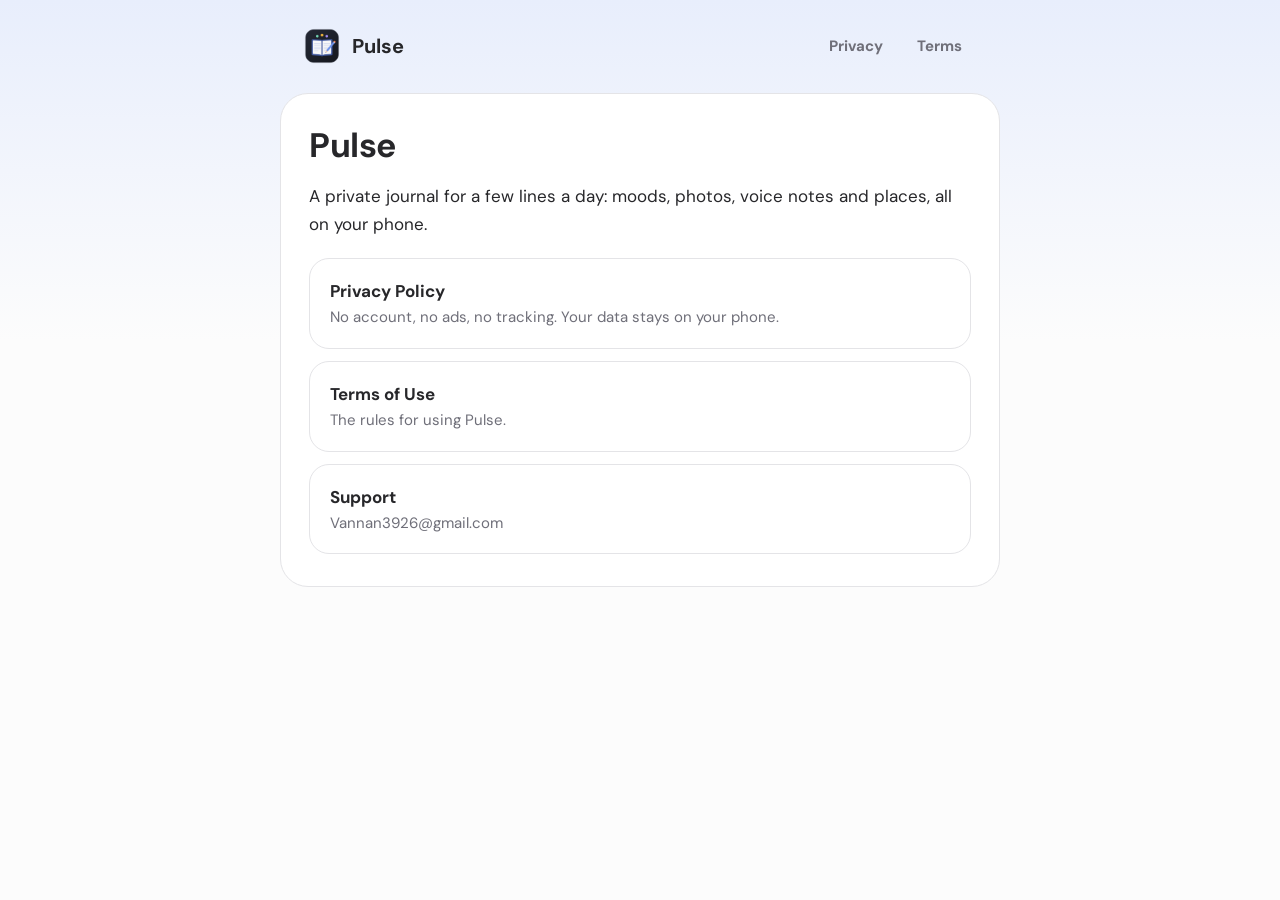
==== index.html @ f9178187 "Privacy policy, terms and support page for Pulse Co-Authored-By: Claude Opus 5.5 <noreply@anthropic." ====
<!doctype html><html lang="en"><head><meta charset="utf-8"><meta name="viewport" content="width=device-width,initial-scale=1">
<title>Pulse · Pulse</title><link rel="icon" href="icon.png"><style>
@font-face { font-family:'DM Sans'; font-weight:400; font-display:swap; src:url(fonts/DMSans-Regular.ttf); }
@font-face { font-family:'DM Sans'; font-weight:700; font-display:swap; src:url(fonts/DMSans-Bold.ttf); }
:root { --bg:#fcfcfc; --card:#ffffff; --border:#e4e4e7; --fg:#27272a; --muted:#6f6f79; --accent:#1b4ed8; --soft:#e8eefc; }
@media (prefers-color-scheme: dark) { :root { --bg:#0a0a0a; --card:#111111; --border:#222222; --fg:#f5f5f5; --muted:#8a8a8a; --accent:#6b93f6; --soft:#0f1a33; } }
* { box-sizing: border-box; }
html { background:var(--bg); }
body { margin:0; min-height:100vh; background:linear-gradient(180deg, var(--soft), var(--bg) 340px) no-repeat; color:var(--fg); font:17px/1.65 'DM Sans', system-ui, sans-serif; }
header { max-width:720px; margin:0 auto; padding:28px 24px 0; display:flex; align-items:center; gap:12px; }
header img { width:36px; height:36px; } header a { color:var(--fg); text-decoration:none; font-weight:700; font-size:20px; }
nav { margin-left:auto; display:flex; gap:6px; } nav a { font-size:15px; font-weight:700; padding:6px 14px; border-radius:999px; color:var(--muted); }
nav a.on { background:var(--card); color:var(--accent); border:1px solid var(--border); }
main { max-width:720px; margin:28px auto 64px; padding:32px 28px; background:var(--card); border:1px solid var(--border); border-radius:28px; }
h1 { font-size:34px; line-height:1.15; margin:0 0 4px; letter-spacing:-0.5px; } h2 { font-size:19px; margin:28px 0 6px; }
p, li { color:var(--fg); } em { color:var(--muted); font-style:normal; font-size:15px; }
a { color:var(--accent); } ul { padding-left:20px; }
.cards { display:grid; gap:12px; margin-top:20px; } .cards a { display:block; padding:18px 20px; border:1px solid var(--border); border-radius:20px; text-decoration:none; color:var(--fg); font-weight:700; }
.cards span { display:block; font-weight:400; color:var(--muted); font-size:15px; }
</style></head><body>
<header><img src="icon.png" alt=""><a href="">Pulse</a><nav><a class="" href="privacy/">Privacy</a><a class="" href="terms/">Terms</a></nav></header><main><h1>Pulse</h1><p>A private journal for a few lines a day: moods, photos, voice notes and places, all on your phone.</p>
<div class="cards"><a href="privacy/">Privacy Policy<span>No account, no ads, no tracking. Your data stays on your phone.</span></a>
<a href="terms/">Terms of Use<span>The rules for using Pulse.</span></a>
<a href="mailto:Vannan3926@gmail.com">Support<span>Vannan3926@gmail.com</span></a></div></main></body></html>
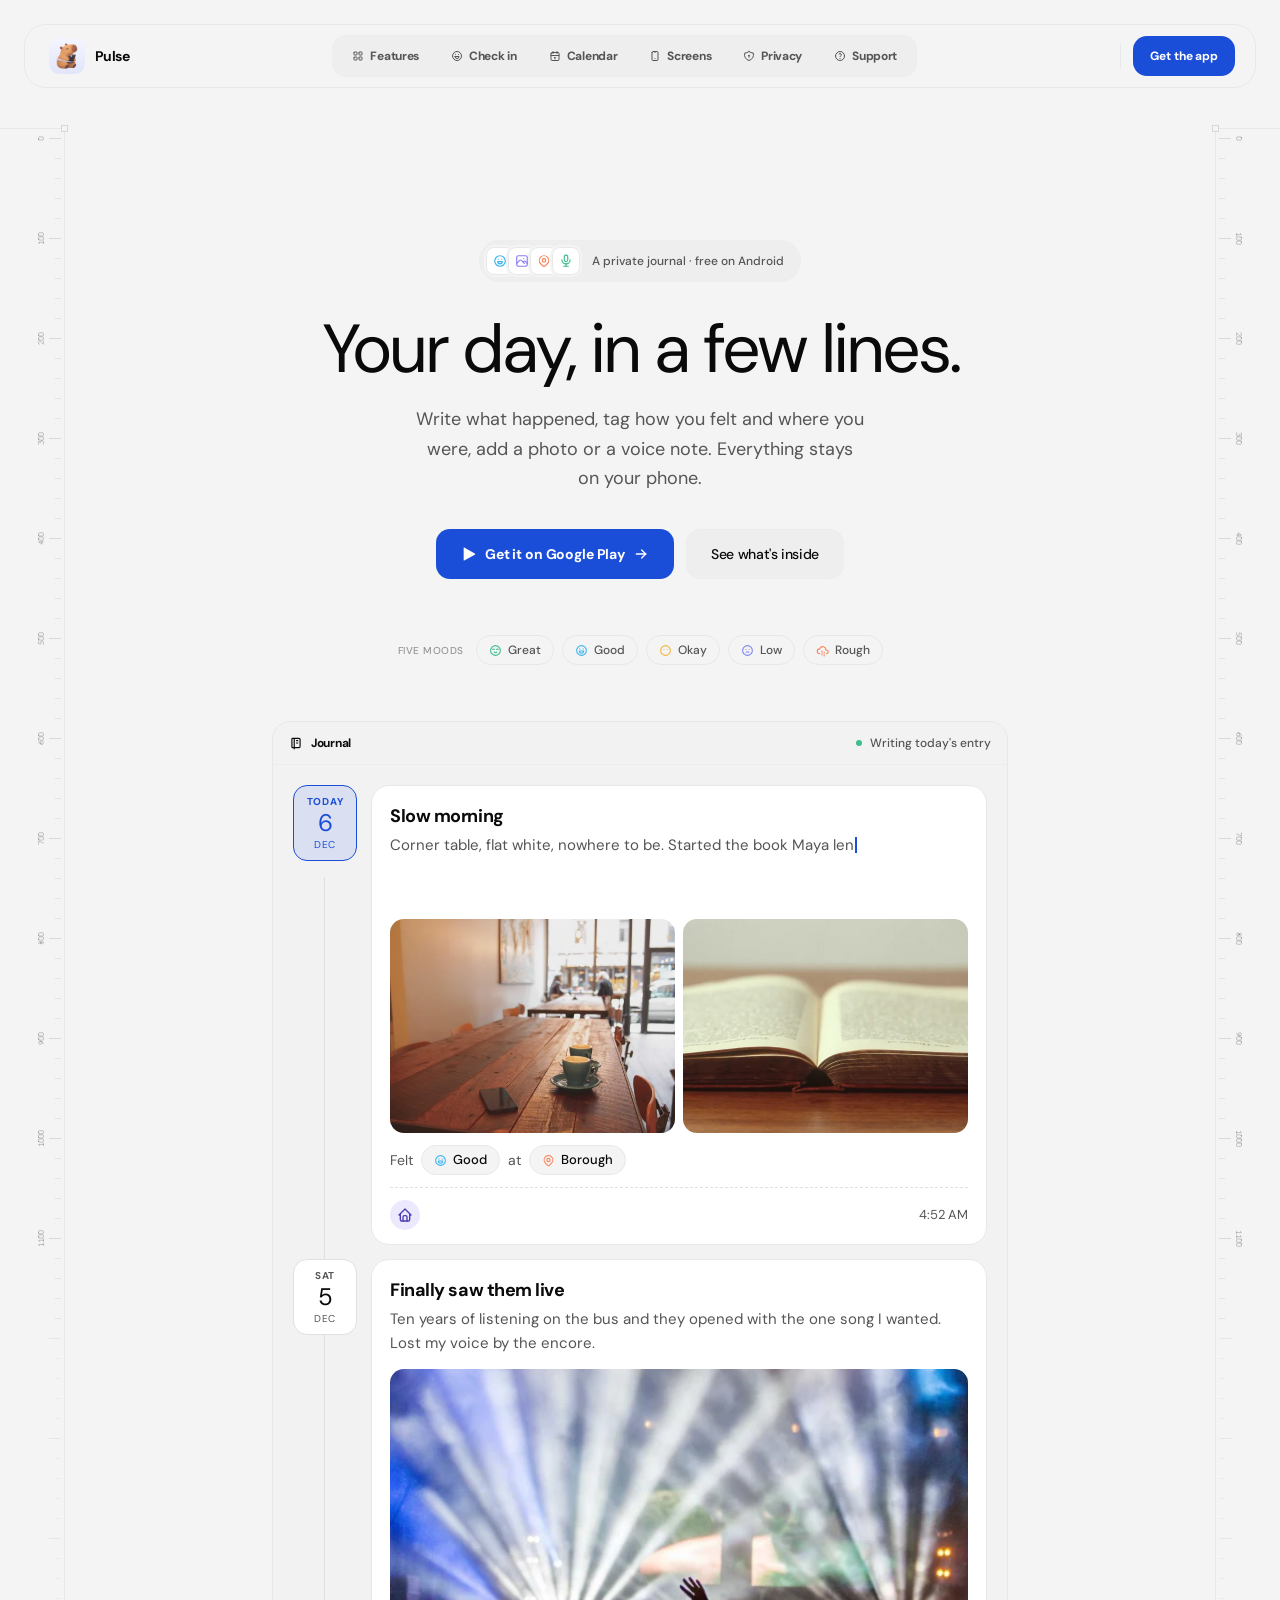
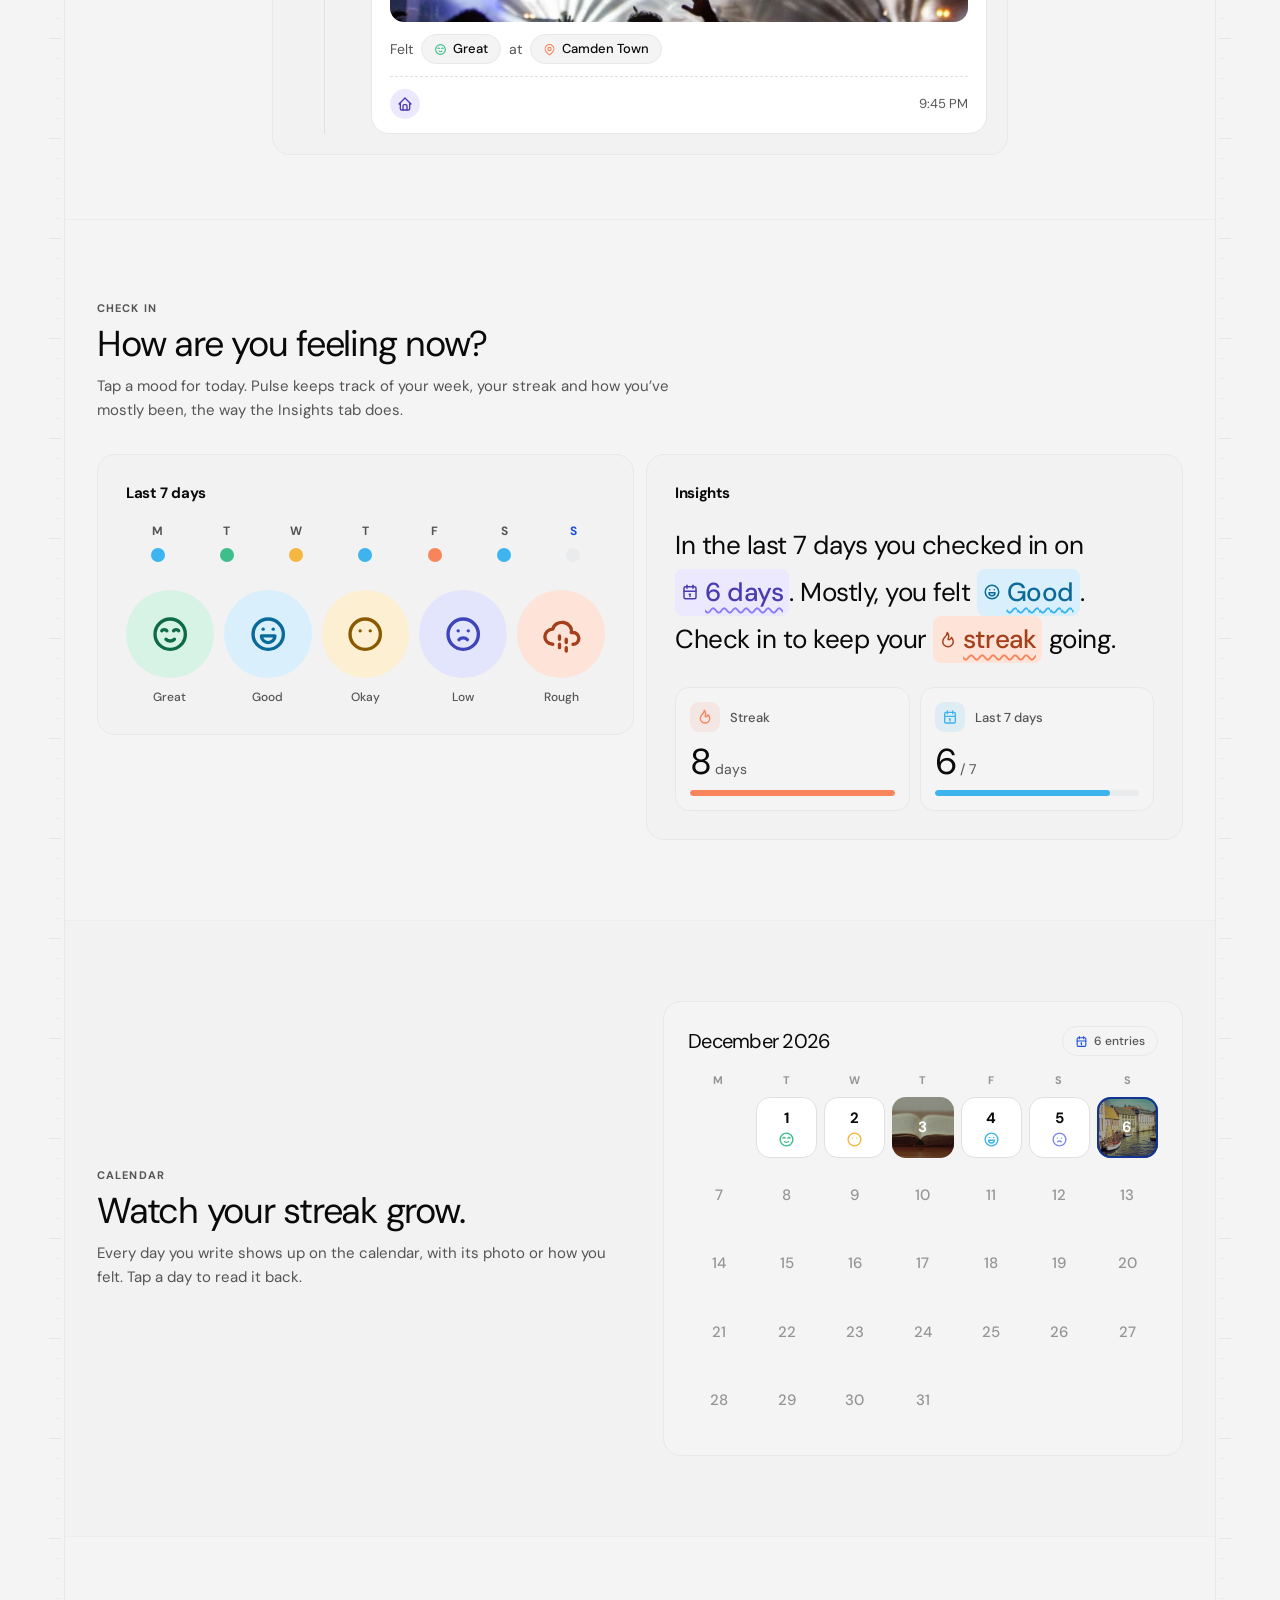
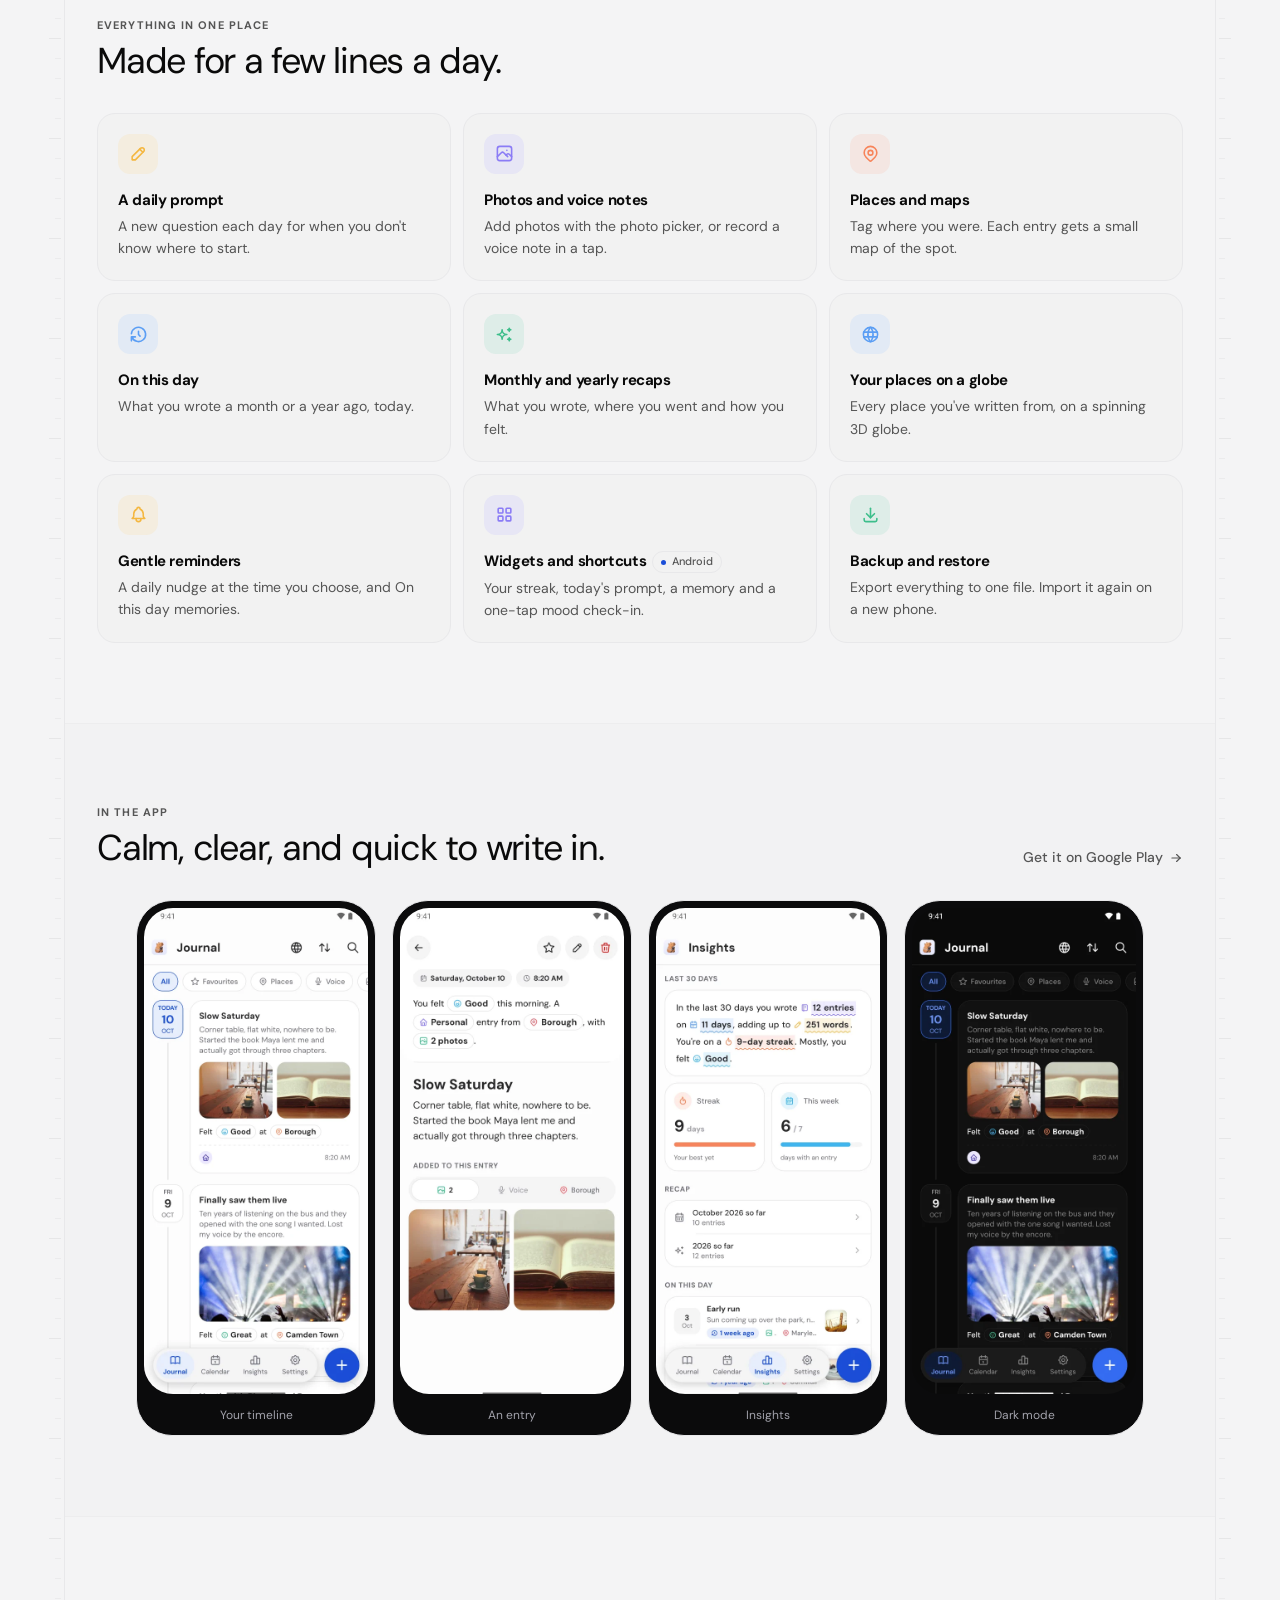
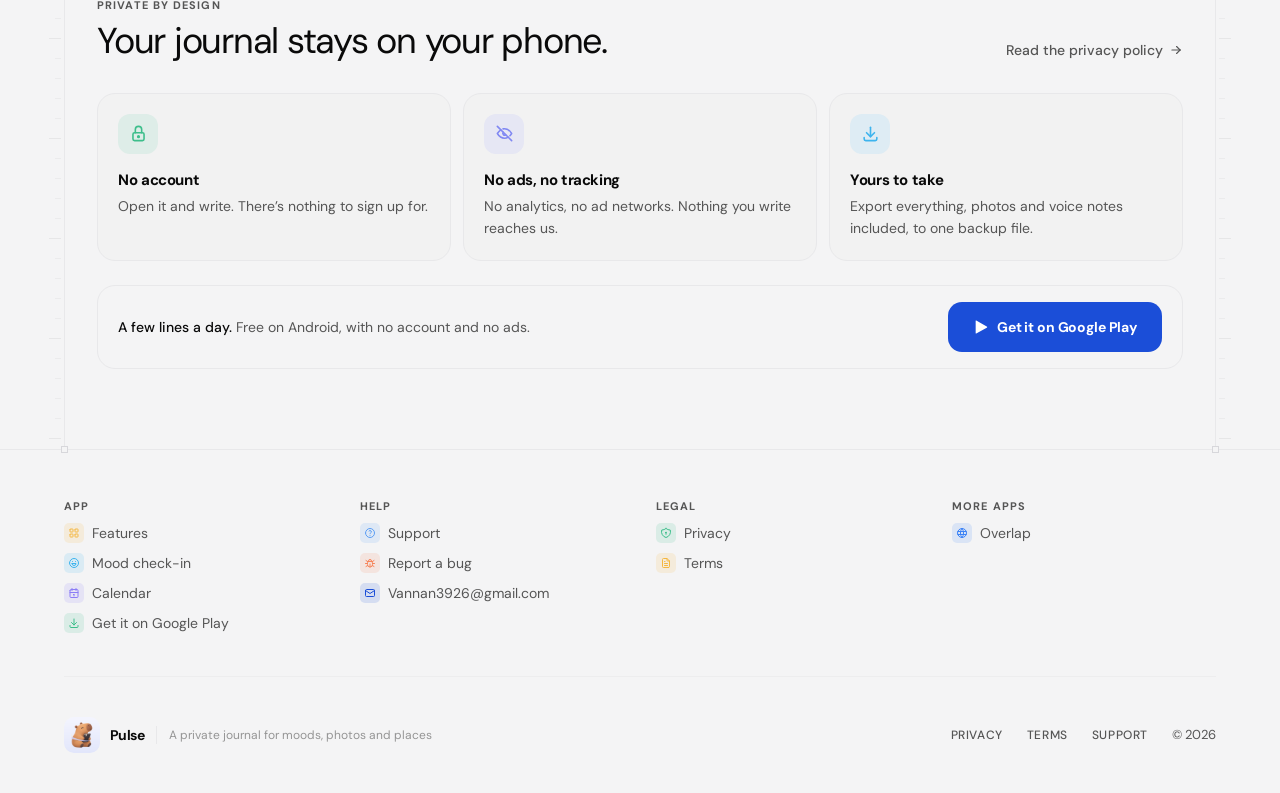
==== commit 2d2b75f7: "New website in the studio style: landing page, privacy, terms and support Co-Authored-By: Claude Opu" ====
--- a/index.html
+++ b/index.html
@@ -1,24 +1,148 @@
-<!doctype html><html lang="en"><head><meta charset="utf-8"><meta name="viewport" content="width=device-width,initial-scale=1">
-<title>Pulse · Pulse</title><link rel="icon" href="icon.png"><style>
-@font-face { font-family:'DM Sans'; font-weight:400; font-display:swap; src:url(fonts/DMSans-Regular.ttf); }
-@font-face { font-family:'DM Sans'; font-weight:700; font-display:swap; src:url(fonts/DMSans-Bold.ttf); }
-:root { --bg:#fcfcfc; --card:#ffffff; --border:#e4e4e7; --fg:#27272a; --muted:#6f6f79; --accent:#1b4ed8; --soft:#e8eefc; }
-@media (prefers-color-scheme: dark) { :root { --bg:#0a0a0a; --card:#111111; --border:#222222; --fg:#f5f5f5; --muted:#8a8a8a; --accent:#6b93f6; --soft:#0f1a33; } }
-* { box-sizing: border-box; }
-html { background:var(--bg); }
-body { margin:0; min-height:100vh; background:linear-gradient(180deg, var(--soft), var(--bg) 340px) no-repeat; color:var(--fg); font:17px/1.65 'DM Sans', system-ui, sans-serif; }
-header { max-width:720px; margin:0 auto; padding:28px 24px 0; display:flex; align-items:center; gap:12px; }
-header img { width:36px; height:36px; } header a { color:var(--fg); text-decoration:none; font-weight:700; font-size:20px; }
-nav { margin-left:auto; display:flex; gap:6px; } nav a { font-size:15px; font-weight:700; padding:6px 14px; border-radius:999px; color:var(--muted); }
-nav a.on { background:var(--card); color:var(--accent); border:1px solid var(--border); }
-main { max-width:720px; margin:28px auto 64px; padding:32px 28px; background:var(--card); border:1px solid var(--border); border-radius:28px; }
-h1 { font-size:34px; line-height:1.15; margin:0 0 4px; letter-spacing:-0.5px; } h2 { font-size:19px; margin:28px 0 6px; }
-p, li { color:var(--fg); } em { color:var(--muted); font-style:normal; font-size:15px; }
-a { color:var(--accent); } ul { padding-left:20px; }
-.cards { display:grid; gap:12px; margin-top:20px; } .cards a { display:block; padding:18px 20px; border:1px solid var(--border); border-radius:20px; text-decoration:none; color:var(--fg); font-weight:700; }
-.cards span { display:block; font-weight:400; color:var(--muted); font-size:15px; }
-</style></head><body>
-<header><img src="icon.png" alt=""><a href="">Pulse</a><nav><a class="" href="privacy/">Privacy</a><a class="" href="terms/">Terms</a></nav></header><main><h1>Pulse</h1><p>A private journal for a few lines a day: moods, photos, voice notes and places, all on your phone.</p>
-<div class="cards"><a href="privacy/">Privacy Policy<span>No account, no ads, no tracking. Your data stays on your phone.</span></a>
-<a href="terms/">Terms of Use<span>The rules for using Pulse.</span></a>
-<a href="mailto:Vannan3926@gmail.com">Support<span>Vannan3926@gmail.com</span></a></div></main></body></html>+<!doctype html>
+<html lang="en">
+<head>
+<meta charset="utf-8">
+<meta name="viewport" content="width=device-width,initial-scale=1">
+<title>Pulse: a private journal for moods, photos, voice notes and places</title>
+<meta name="description" content="A calm, private journal. Write a few lines a day, tag how you felt and where you were, add photos and voice notes. No account, no ads, everything stays on your phone.">
+<meta property="og:title" content="Pulse: your day, in a few lines">
+<meta property="og:description" content="A private journal for moods, photos, voice notes and places. No account, no ads.">
+<meta property="og:image" content="https://beingmani.github.io/Pulse-releases/og.png">
+<meta name="theme-color" content="#f4f4f5" media="(prefers-color-scheme: light)">
+<meta name="theme-color" content="#0a0a0a" media="(prefers-color-scheme: dark)">
+<link rel="icon" href="icon.png">
+<link rel="apple-touch-icon" href="icon.png">
+<link rel="stylesheet" href="studio.css">
+<link rel="stylesheet" href="site.css">
+</head>
+<body>
+<header class="nav">
+  <a class="brand" href="./"><img src="icon.png" alt="">Pulse</a>
+  <nav class="navlinks" aria-label="Main"><a href="#features"><svg class="i" viewBox="0 0 24 24" fill="none" stroke="currentColor" stroke-width="2" stroke-linecap="round" stroke-linejoin="round" aria-hidden="true"><path d="M4 5a1 1 0 0 1 1 -1h4a1 1 0 0 1 1 1v4a1 1 0 0 1 -1 1h-4a1 1 0 0 1 -1 -1l0 -4"/><path d="M14 5a1 1 0 0 1 1 -1h4a1 1 0 0 1 1 1v4a1 1 0 0 1 -1 1h-4a1 1 0 0 1 -1 -1l0 -4"/><path d="M4 15a1 1 0 0 1 1 -1h4a1 1 0 0 1 1 1v4a1 1 0 0 1 -1 1h-4a1 1 0 0 1 -1 -1l0 -4"/><path d="M14 15a1 1 0 0 1 1 -1h4a1 1 0 0 1 1 1v4a1 1 0 0 1 -1 1h-4a1 1 0 0 1 -1 -1l0 -4"/></svg>Features</a><a href="#checkin"><svg class="i" viewBox="0 0 24 24" fill="none" stroke="currentColor" stroke-width="2" stroke-linecap="round" stroke-linejoin="round" aria-hidden="true"><path d="M3 12a9 9 0 1 0 18 0a9 9 0 1 0 -18 0"/><path d="M9 9l.01 0"/><path d="M15 9l.01 0"/><path d="M8 13a4 4 0 1 0 8 0h-8"/></svg>Check in</a><a href="#calendar"><svg class="i" viewBox="0 0 24 24" fill="none" stroke="currentColor" stroke-width="2" stroke-linecap="round" stroke-linejoin="round" aria-hidden="true"><path d="M4 7a2 2 0 0 1 2 -2h12a2 2 0 0 1 2 2v12a2 2 0 0 1 -2 2h-12a2 2 0 0 1 -2 -2v-12"/><path d="M16 3v4"/><path d="M8 3v4"/><path d="M4 11h16"/><path d="M11 15h1"/><path d="M12 15v3"/></svg>Calendar</a><a href="#screens"><svg class="i" viewBox="0 0 24 24" fill="none" stroke="currentColor" stroke-width="2" stroke-linecap="round" stroke-linejoin="round" aria-hidden="true"><path d="M6 5a2 2 0 0 1 2 -2h8a2 2 0 0 1 2 2v14a2 2 0 0 1 -2 2h-8a2 2 0 0 1 -2 -2v-14"/><path d="M11 4h2"/><path d="M12 17v.01"/></svg>Screens</a><a href="privacy/"><svg class="i" viewBox="0 0 24 24" fill="none" stroke="currentColor" stroke-width="2" stroke-linecap="round" stroke-linejoin="round" aria-hidden="true"><path d="M12 3a12 12 0 0 0 8.5 3a12 12 0 0 1 -8.5 15a12 12 0 0 1 -8.5 -15a12 12 0 0 0 8.5 -3"/><path d="M11 11a1 1 0 1 0 2 0a1 1 0 1 0 -2 0"/><path d="M12 12l0 2.5"/></svg>Privacy</a><a href="support/"><svg class="i" viewBox="0 0 24 24" fill="none" stroke="currentColor" stroke-width="2" stroke-linecap="round" stroke-linejoin="round" aria-hidden="true"><path d="M3 12a9 9 0 1 0 18 0a9 9 0 1 0 -18 0"/><path d="M12 17l0 .01"/><path d="M12 13.5a1.5 1.5 0 0 1 1 -1.5a2.6 2.6 0 1 0 -3 -4"/></svg>Support</a></nav>
+  <div class="navright"><span class="divider"></span><a class="btn primary sm" href="https://play.google.com/store/apps/details?id=com.beingbriston.pulse">Get the app</a>
+    <details class="menu"><summary class="iconbtn" aria-label="Menu"><svg class="i" viewBox="0 0 24 24" fill="none" stroke="currentColor" stroke-width="2" stroke-linecap="round" stroke-linejoin="round" aria-hidden="true"><path d="M4 6l16 0"/><path d="M4 12l16 0"/><path d="M4 18l16 0"/></svg></summary>
+      <div class="menu-panel"><a href="#features"><svg class="i" viewBox="0 0 24 24" fill="none" stroke="currentColor" stroke-width="2" stroke-linecap="round" stroke-linejoin="round" aria-hidden="true"><path d="M4 5a1 1 0 0 1 1 -1h4a1 1 0 0 1 1 1v4a1 1 0 0 1 -1 1h-4a1 1 0 0 1 -1 -1l0 -4"/><path d="M14 5a1 1 0 0 1 1 -1h4a1 1 0 0 1 1 1v4a1 1 0 0 1 -1 1h-4a1 1 0 0 1 -1 -1l0 -4"/><path d="M4 15a1 1 0 0 1 1 -1h4a1 1 0 0 1 1 1v4a1 1 0 0 1 -1 1h-4a1 1 0 0 1 -1 -1l0 -4"/><path d="M14 15a1 1 0 0 1 1 -1h4a1 1 0 0 1 1 1v4a1 1 0 0 1 -1 1h-4a1 1 0 0 1 -1 -1l0 -4"/></svg>Features</a><a href="#checkin"><svg class="i" viewBox="0 0 24 24" fill="none" stroke="currentColor" stroke-width="2" stroke-linecap="round" stroke-linejoin="round" aria-hidden="true"><path d="M3 12a9 9 0 1 0 18 0a9 9 0 1 0 -18 0"/><path d="M9 9l.01 0"/><path d="M15 9l.01 0"/><path d="M8 13a4 4 0 1 0 8 0h-8"/></svg>Check in</a><a href="#calendar"><svg class="i" viewBox="0 0 24 24" fill="none" stroke="currentColor" stroke-width="2" stroke-linecap="round" stroke-linejoin="round" aria-hidden="true"><path d="M4 7a2 2 0 0 1 2 -2h12a2 2 0 0 1 2 2v12a2 2 0 0 1 -2 2h-12a2 2 0 0 1 -2 -2v-12"/><path d="M16 3v4"/><path d="M8 3v4"/><path d="M4 11h16"/><path d="M11 15h1"/><path d="M12 15v3"/></svg>Calendar</a><a href="#screens"><svg class="i" viewBox="0 0 24 24" fill="none" stroke="currentColor" stroke-width="2" stroke-linecap="round" stroke-linejoin="round" aria-hidden="true"><path d="M6 5a2 2 0 0 1 2 -2h8a2 2 0 0 1 2 2v14a2 2 0 0 1 -2 2h-8a2 2 0 0 1 -2 -2v-14"/><path d="M11 4h2"/><path d="M12 17v.01"/></svg>Screens</a><a href="privacy/"><svg class="i" viewBox="0 0 24 24" fill="none" stroke="currentColor" stroke-width="2" stroke-linecap="round" stroke-linejoin="round" aria-hidden="true"><path d="M12 3a12 12 0 0 0 8.5 3a12 12 0 0 1 -8.5 15a12 12 0 0 1 -8.5 -15a12 12 0 0 0 8.5 -3"/><path d="M11 11a1 1 0 1 0 2 0a1 1 0 1 0 -2 0"/><path d="M12 12l0 2.5"/></svg>Privacy</a><a href="support/"><svg class="i" viewBox="0 0 24 24" fill="none" stroke="currentColor" stroke-width="2" stroke-linecap="round" stroke-linejoin="round" aria-hidden="true"><path d="M3 12a9 9 0 1 0 18 0a9 9 0 1 0 -18 0"/><path d="M12 17l0 .01"/><path d="M12 13.5a1.5 1.5 0 0 1 1 -1.5a2.6 2.6 0 1 0 -3 -4"/></svg>Support</a><a class="btn primary" href="https://play.google.com/store/apps/details?id=com.beingbriston.pulse"><svg viewBox="0 0 24 24" fill="currentColor" aria-hidden="true"><path d="M4 2.8v18.4c0 .5.5.8.9.6L20.6 13a1 1 0 0 0 0-1.9L4.9 2.2c-.4-.2-.9.1-.9.6z"/></svg>Get it on Google Play</a></div>
+    </details>
+  </div>
+</header>
+
+<div class="canvas">
+<main class="frame">
+
+  <!-- Hero: headline, then today's entry writing itself in the journal timeline -->
+  <section class="hero">
+    <span class="badge-pill">
+      <span class="stack">
+        <span style="color:var(--good)"><svg class="i" viewBox="0 0 24 24" fill="none" stroke="currentColor" stroke-width="2" stroke-linecap="round" stroke-linejoin="round" aria-hidden="true"><path d="M3 12a9 9 0 1 0 18 0a9 9 0 1 0 -18 0"/><path d="M9 9l.01 0"/><path d="M15 9l.01 0"/><path d="M8 13a4 4 0 1 0 8 0h-8"/></svg></span>
+        <span style="color:var(--personal)"><svg class="i" viewBox="0 0 24 24" fill="none" stroke="currentColor" stroke-width="2" stroke-linecap="round" stroke-linejoin="round" aria-hidden="true"><path d="M15 8h.01"/><path d="M3 6a3 3 0 0 1 3 -3h12a3 3 0 0 1 3 3v12a3 3 0 0 1 -3 3h-12a3 3 0 0 1 -3 -3v-12"/><path d="M3 16l5 -5c.928 -.893 2.072 -.893 3 0l5 5"/><path d="M14 14l1 -1c.928 -.893 2.072 -.893 3 0l3 3"/></svg></span>
+        <span style="color:var(--rough)"><svg class="i" viewBox="0 0 24 24" fill="none" stroke="currentColor" stroke-width="2" stroke-linecap="round" stroke-linejoin="round" aria-hidden="true"><path d="M9 11a3 3 0 1 0 6 0a3 3 0 0 0 -6 0"/><path d="M17.657 16.657l-4.243 4.243a2 2 0 0 1 -2.827 0l-4.244 -4.243a8 8 0 1 1 11.314 0"/></svg></span>
+        <span style="color:var(--travel)"><svg class="i" viewBox="0 0 24 24" fill="none" stroke="currentColor" stroke-width="2" stroke-linecap="round" stroke-linejoin="round" aria-hidden="true"><path d="M9 5a3 3 0 0 1 3 -3a3 3 0 0 1 3 3v5a3 3 0 0 1 -3 3a3 3 0 0 1 -3 -3l0 -5"/><path d="M5 10a7 7 0 0 0 14 0"/><path d="M8 21l8 0"/><path d="M12 17l0 4"/></svg></span>
+      </span>
+      A private journal · free on Android
+    </span>
+    <h1 class="display">Your day, in a few lines.</h1>
+    <p class="lede">Write what happened, tag how you felt and where you were, add a photo or a voice note. Everything stays on your phone.</p>
+    <div class="actions">
+      <a class="btn primary" href="https://play.google.com/store/apps/details?id=com.beingbriston.pulse"><svg viewBox="0 0 24 24" fill="currentColor" aria-hidden="true"><path d="M4 2.8v18.4c0 .5.5.8.9.6L20.6 13a1 1 0 0 0 0-1.9L4.9 2.2c-.4-.2-.9.1-.9.6z"/></svg>Get it on Google Play <svg class="arrow" viewBox="0 0 24 24" fill="none" stroke="currentColor" stroke-width="2" stroke-linecap="round" stroke-linejoin="round" aria-hidden="true"><path d="M5 12l14 0"/><path d="M13 18l6 -6"/><path d="M13 6l6 6"/></svg></a>
+      <a class="btn secondary" href="#features">See what's inside</a>
+    </div>
+    <nav class="chips" aria-label="Moods"><span class="label">Five moods</span><a class="chip" href="#checkin" style="--tint:var(--great)"><svg class="i" viewBox="0 0 24 24" fill="none" stroke="currentColor" stroke-width="2" stroke-linecap="round" stroke-linejoin="round" aria-hidden="true"><path d="M12 21a9 9 0 1 1 0 -18a9 9 0 0 1 0 18"/><path d="M10 10c-.5 -1 -2.5 -1 -3 0"/><path d="M17 10c-.5 -1 -2.5 -1 -3 0"/><path d="M14.5 15a3.5 3.5 0 0 1 -5 0"/></svg>Great</a><a class="chip" href="#checkin" style="--tint:var(--good)"><svg class="i" viewBox="0 0 24 24" fill="none" stroke="currentColor" stroke-width="2" stroke-linecap="round" stroke-linejoin="round" aria-hidden="true"><path d="M3 12a9 9 0 1 0 18 0a9 9 0 1 0 -18 0"/><path d="M9 9l.01 0"/><path d="M15 9l.01 0"/><path d="M8 13a4 4 0 1 0 8 0h-8"/></svg>Good</a><a class="chip" href="#checkin" style="--tint:var(--okay)"><svg class="i" viewBox="0 0 24 24" fill="none" stroke="currentColor" stroke-width="2" stroke-linecap="round" stroke-linejoin="round" aria-hidden="true"><path d="M3 12a9 9 0 1 0 18 0a9 9 0 1 0 -18 0"/><path d="M9 10l.01 0"/><path d="M15 10l.01 0"/></svg>Okay</a><a class="chip" href="#checkin" style="--tint:var(--low)"><svg class="i" viewBox="0 0 24 24" fill="none" stroke="currentColor" stroke-width="2" stroke-linecap="round" stroke-linejoin="round" aria-hidden="true"><path d="M3 12a9 9 0 1 0 18 0a9 9 0 1 0 -18 0"/><path d="M9 10l.01 0"/><path d="M15 10l.01 0"/><path d="M9.5 15.25a3.5 3.5 0 0 1 5 0"/></svg>Low</a><a class="chip" href="#checkin" style="--tint:var(--rough)"><svg class="i" viewBox="0 0 24 24" fill="none" stroke="currentColor" stroke-width="2" stroke-linecap="round" stroke-linejoin="round" aria-hidden="true"><path d="M7 18a4.6 4.4 0 0 1 0 -9a5 4.5 0 0 1 11 2h1a3.5 3.5 0 0 1 0 7"/><path d="M11 13v2m0 3v2m4 -5v2m0 3v2"/></svg>Rough</a></nav>
+
+    <div class="stage" aria-label="A journal entry being written">
+      <div class="stage-bar"><span><svg class="i" viewBox="0 0 24 24" fill="none" stroke="currentColor" stroke-width="2" stroke-linecap="round" stroke-linejoin="round" aria-hidden="true"><path d="M6 4h11a2 2 0 0 1 2 2v12a2 2 0 0 1 -2 2h-11a1 1 0 0 1 -1 -1v-14a1 1 0 0 1 1 -1m3 0v18"/><path d="M13 8l2 0"/><path d="M13 12l2 0"/></svg>Journal</span><span class="live"><i></i>Writing today's entry</span></div>
+      <div class="timeline">
+        <div class="badge today" id="today-badge"></div><article class="entry" id="today"></article>
+        <div class="badge" id="yday-badge"></div><article class="entry small" id="yesterday"></article>
+      </div>
+    </div>
+  </section>
+
+  <!-- Check in: tap a mood; the week, the Insights sentence and the stats follow -->
+  <section class="block" id="checkin"><div class="inner">
+    <div class="section-head">
+      <div><span class="kicker">Check in</span><h2>How are you feeling now?</h2>
+        <p class="sub">Tap a mood for today. Pulse keeps track of your week, your streak and how you’ve mostly been, the way the Insights tab does.</p></div>
+    </div>
+    <div class="checkin">
+      <div class="panel">
+        <h3>Last 7 days</h3>
+        <div class="week" id="week"></div>
+        <div class="faces" id="faces"></div>
+        <div class="facelabels" id="facelabels"></div>
+      </div>
+      <div class="panel">
+        <h3>Insights</h3>
+        <p class="sentence" id="sentence"></p>
+        <div class="stats">
+          <div class="stat"><div class="top"><span class="icon" style="--tint:var(--rough)"><svg class="i" viewBox="0 0 24 24" fill="none" stroke="currentColor" stroke-width="2" stroke-linecap="round" stroke-linejoin="round" aria-hidden="true"><path d="M12 10.941c2.333 -3.308 .167 -7.823 -1 -8.941c0 3.395 -2.235 5.299 -3.667 6.706c-1.43 1.408 -2.333 3.294 -2.333 5.588c0 3.704 3.134 6.706 7 6.706c3.866 0 7 -3.002 7 -6.706c0 -1.712 -1.232 -4.403 -2.333 -5.588c-2.084 3.353 -3.257 3.353 -4.667 2.235"/></svg></span>Streak</div><div class="n" id="streak-n"></div><div class="bar"><i style="width:100%;background:var(--rough)"></i></div></div>
+          <div class="stat"><div class="top"><span class="icon" style="--tint:var(--good)"><svg class="i" viewBox="0 0 24 24" fill="none" stroke="currentColor" stroke-width="2" stroke-linecap="round" stroke-linejoin="round" aria-hidden="true"><path d="M4 7a2 2 0 0 1 2 -2h12a2 2 0 0 1 2 2v12a2 2 0 0 1 -2 2h-12a2 2 0 0 1 -2 -2v-12"/><path d="M16 3v4"/><path d="M8 3v4"/><path d="M4 11h16"/><path d="M11 15h1"/><path d="M12 15v3"/></svg></span>Last 7 days</div><div class="n" id="week-n"></div><div class="bar"><i id="week-bar" style="background:var(--good)"></i></div></div>
+        </div>
+      </div>
+    </div>
+  </div></section>
+
+  <!-- Calendar: this month, live -->
+  <section class="block tinted" id="calendar"><div class="inner cal-grid">
+    <div class="section-head">
+      <div><span class="kicker">Calendar</span><h2>Watch your streak grow.</h2>
+        <p class="sub">Every day you write shows up on the calendar, with its photo or how you felt. Tap a day to read it back.</p></div>
+    </div>
+    <div class="cal">
+      <div class="head"><h3 id="cal-month"></h3><span class="chip" id="cal-streak"></span></div>
+      <div class="dow"><span>M</span><span>T</span><span>W</span><span>T</span><span>F</span><span>S</span><span>S</span></div>
+      <div class="days" id="cal-days"></div>
+    </div>
+  </div></section>
+
+  <!-- Features -->
+  <section class="block" id="features"><div class="inner">
+    <div class="section-head">
+      <div><span class="kicker">Everything in one place</span><h2>Made for a few lines a day.</h2></div>
+    </div>
+    <div class="cards three"><div class="card"><span class="icon" style="--tint:var(--ideas)"><svg class="i" viewBox="0 0 24 24" fill="none" stroke="currentColor" stroke-width="2" stroke-linecap="round" stroke-linejoin="round" aria-hidden="true"><path d="M4 20h4l10.5 -10.5a2.828 2.828 0 1 0 -4 -4l-10.5 10.5v4"/><path d="M13.5 6.5l4 4"/></svg></span><h3>A daily prompt</h3><p>A new question each day for when you don't know where to start.</p></div><div class="card"><span class="icon" style="--tint:var(--personal)"><svg class="i" viewBox="0 0 24 24" fill="none" stroke="currentColor" stroke-width="2" stroke-linecap="round" stroke-linejoin="round" aria-hidden="true"><path d="M15 8h.01"/><path d="M3 6a3 3 0 0 1 3 -3h12a3 3 0 0 1 3 3v12a3 3 0 0 1 -3 3h-12a3 3 0 0 1 -3 -3v-12"/><path d="M3 16l5 -5c.928 -.893 2.072 -.893 3 0l5 5"/><path d="M14 14l1 -1c.928 -.893 2.072 -.893 3 0l3 3"/></svg></span><h3>Photos and voice notes</h3><p>Add photos with the photo picker, or record a voice note in a tap.</p></div><div class="card"><span class="icon" style="--tint:var(--health)"><svg class="i" viewBox="0 0 24 24" fill="none" stroke="currentColor" stroke-width="2" stroke-linecap="round" stroke-linejoin="round" aria-hidden="true"><path d="M9 11a3 3 0 1 0 6 0a3 3 0 0 0 -6 0"/><path d="M17.657 16.657l-4.243 4.243a2 2 0 0 1 -2.827 0l-4.244 -4.243a8 8 0 1 1 11.314 0"/></svg></span><h3>Places and maps</h3><p>Tag where you were. Each entry gets a small map of the spot.</p></div><div class="card"><span class="icon" style="--tint:var(--work)"><svg class="i" viewBox="0 0 24 24" fill="none" stroke="currentColor" stroke-width="2" stroke-linecap="round" stroke-linejoin="round" aria-hidden="true"><path d="M12 8l0 4l2 2"/><path d="M3.05 11a9 9 0 1 1 .5 4m-.5 5v-5h5"/></svg></span><h3>On this day</h3><p>What you wrote a month or a year ago, today.</p></div><div class="card"><span class="icon" style="--tint:var(--travel)"><svg class="i" viewBox="0 0 24 24" fill="none" stroke="currentColor" stroke-width="2" stroke-linecap="round" stroke-linejoin="round" aria-hidden="true"><path d="M16 18a2 2 0 0 1 2 2a2 2 0 0 1 2 -2a2 2 0 0 1 -2 -2a2 2 0 0 1 -2 2m0 -12a2 2 0 0 1 2 2a2 2 0 0 1 2 -2a2 2 0 0 1 -2 -2a2 2 0 0 1 -2 2m-7 12a6 6 0 0 1 6 -6a6 6 0 0 1 -6 -6a6 6 0 0 1 -6 6a6 6 0 0 1 6 6"/></svg></span><h3>Monthly and yearly recaps</h3><p>What you wrote, where you went and how you felt.</p></div><div class="card"><span class="icon" style="--tint:var(--work)"><svg class="i" viewBox="0 0 24 24" fill="none" stroke="currentColor" stroke-width="2" stroke-linecap="round" stroke-linejoin="round" aria-hidden="true"><path d="M3 12a9 9 0 1 0 18 0a9 9 0 0 0 -18 0"/><path d="M3.6 9h16.8"/><path d="M3.6 15h16.8"/><path d="M11.5 3a17 17 0 0 0 0 18"/><path d="M12.5 3a17 17 0 0 1 0 18"/></svg></span><h3>Your places on a globe</h3><p>Every place you've written from, on a spinning 3D globe.</p></div><div class="card"><span class="icon" style="--tint:var(--ideas)"><svg class="i" viewBox="0 0 24 24" fill="none" stroke="currentColor" stroke-width="2" stroke-linecap="round" stroke-linejoin="round" aria-hidden="true"><path d="M10 5a2 2 0 1 1 4 0a7 7 0 0 1 4 6v3a4 4 0 0 0 2 3h-16a4 4 0 0 0 2 -3v-3a7 7 0 0 1 4 -6"/><path d="M9 17v1a3 3 0 0 0 6 0v-1"/></svg></span><h3>Gentle reminders</h3><p>A daily nudge at the time you choose, and On this day memories.</p></div><div class="card"><span class="icon" style="--tint:var(--personal)"><svg class="i" viewBox="0 0 24 24" fill="none" stroke="currentColor" stroke-width="2" stroke-linecap="round" stroke-linejoin="round" aria-hidden="true"><path d="M4 5a1 1 0 0 1 1 -1h4a1 1 0 0 1 1 1v4a1 1 0 0 1 -1 1h-4a1 1 0 0 1 -1 -1l0 -4"/><path d="M14 5a1 1 0 0 1 1 -1h4a1 1 0 0 1 1 1v4a1 1 0 0 1 -1 1h-4a1 1 0 0 1 -1 -1l0 -4"/><path d="M4 15a1 1 0 0 1 1 -1h4a1 1 0 0 1 1 1v4a1 1 0 0 1 -1 1h-4a1 1 0 0 1 -1 -1l0 -4"/><path d="M14 15a1 1 0 0 1 1 -1h4a1 1 0 0 1 1 1v4a1 1 0 0 1 -1 1h-4a1 1 0 0 1 -1 -1l0 -4"/></svg></span><h3>Widgets and shortcuts<span class="tag">Android</span></h3><p>Your streak, today's prompt, a memory and a one-tap mood check-in.</p></div><div class="card"><span class="icon" style="--tint:var(--travel)"><svg class="i" viewBox="0 0 24 24" fill="none" stroke="currentColor" stroke-width="2" stroke-linecap="round" stroke-linejoin="round" aria-hidden="true"><path d="M4 17v2a2 2 0 0 0 2 2h12a2 2 0 0 0 2 -2v-2"/><path d="M7 11l5 5l5 -5"/><path d="M12 4l0 12"/></svg></span><h3>Backup and restore</h3><p>Export everything to one file. Import it again on a new phone.</p></div></div>
+  </div></section>
+
+  <!-- Screens from the app -->
+  <section class="block tinted" id="screens"><div class="inner">
+    <div class="section-head">
+      <div><span class="kicker">In the app</span><h2>Calm, clear, and quick to write in.</h2></div>
+      <a class="more" href="https://play.google.com/store/apps/details?id=com.beingbriston.pulse">Get it on Google Play <svg class="i" viewBox="0 0 24 24" fill="none" stroke="currentColor" stroke-width="2" stroke-linecap="round" stroke-linejoin="round" aria-hidden="true"><path d="M5 12l14 0"/><path d="M13 18l6 -6"/><path d="M13 6l6 6"/></svg></a>
+    </div>
+    <div class="screens">
+      <figure class="phone"><img src="shots/journal.webp" alt="The journal timeline" loading="lazy"><figcaption>Your timeline</figcaption></figure>
+      <figure class="phone"><img src="shots/entry.webp" alt="An entry with photos and a place" loading="lazy"><figcaption>An entry</figcaption></figure>
+      <figure class="phone"><img src="shots/insights.webp" alt="Insights" loading="lazy"><figcaption>Insights</figcaption></figure>
+      <figure class="phone"><img src="shots/journal-dark.webp" alt="Dark mode" loading="lazy"><figcaption>Dark mode</figcaption></figure>
+    </div>
+  </div></section>
+
+  <!-- Privacy, then the closing call to action -->
+  <section class="block" id="privacy"><div class="inner">
+    <div class="section-head">
+      <div><span class="kicker">Private by design</span><h2>Your journal stays on your phone.</h2></div>
+      <a class="more" href="privacy/">Read the privacy policy <svg class="i" viewBox="0 0 24 24" fill="none" stroke="currentColor" stroke-width="2" stroke-linecap="round" stroke-linejoin="round" aria-hidden="true"><path d="M5 12l14 0"/><path d="M13 18l6 -6"/><path d="M13 6l6 6"/></svg></a>
+    </div>
+    <div class="cards three">
+      <div class="card"><span class="icon" style="--tint:var(--great)"><svg class="i" viewBox="0 0 24 24" fill="none" stroke="currentColor" stroke-width="2" stroke-linecap="round" stroke-linejoin="round" aria-hidden="true"><path d="M5 13a2 2 0 0 1 2 -2h10a2 2 0 0 1 2 2v6a2 2 0 0 1 -2 2h-10a2 2 0 0 1 -2 -2v-6"/><path d="M11 16a1 1 0 1 0 2 0a1 1 0 0 0 -2 0"/><path d="M8 11v-4a4 4 0 1 1 8 0v4"/></svg></span><h3>No account</h3><p>Open it and write. There’s nothing to sign up for.</p></div>
+      <div class="card"><span class="icon" style="--tint:var(--low)"><svg class="i" viewBox="0 0 24 24" fill="none" stroke="currentColor" stroke-width="2" stroke-linecap="round" stroke-linejoin="round" aria-hidden="true"><path d="M10.585 10.587a2 2 0 0 0 2.829 2.828"/><path d="M16.681 16.673a8.717 8.717 0 0 1 -4.681 1.327c-3.6 0 -6.6 -2 -9 -6c1.272 -2.12 2.712 -3.678 4.32 -4.674m2.86 -1.146a9.055 9.055 0 0 1 1.82 -.18c3.6 0 6.6 2 9 6c-.666 1.11 -1.379 2.067 -2.138 2.87"/><path d="M3 3l18 18"/></svg></span><h3>No ads, no tracking</h3><p>No analytics, no ad networks. Nothing you write reaches us.</p></div>
+      <div class="card"><span class="icon" style="--tint:var(--good)"><svg class="i" viewBox="0 0 24 24" fill="none" stroke="currentColor" stroke-width="2" stroke-linecap="round" stroke-linejoin="round" aria-hidden="true"><path d="M4 17v2a2 2 0 0 0 2 2h12a2 2 0 0 0 2 -2v-2"/><path d="M7 11l5 5l5 -5"/><path d="M12 4l0 12"/></svg></span><h3>Yours to take</h3><p>Export everything, photos and voice notes included, to one backup file.</p></div>
+    </div>
+    <div class="cta-strip">
+      <p><strong>A few lines a day.</strong> Free on Android, with no account and no ads.</p>
+      <a class="btn primary" href="https://play.google.com/store/apps/details?id=com.beingbriston.pulse"><svg viewBox="0 0 24 24" fill="currentColor" aria-hidden="true"><path d="M4 2.8v18.4c0 .5.5.8.9.6L20.6 13a1 1 0 0 0 0-1.9L4.9 2.2c-.4-.2-.9.1-.9.6z"/></svg>Get it on Google Play</a>
+    </div>
+  </div></section>
+
+</main>
+</div>
+<footer class="site">
+  <nav class="cols" aria-label="Site"><div><span class="kicker">App</span><ul><li><a href="#features"><span class="thumb" style="--tint:var(--ideas)"><svg class="i" viewBox="0 0 24 24" fill="none" stroke="currentColor" stroke-width="2" stroke-linecap="round" stroke-linejoin="round" aria-hidden="true"><path d="M4 5a1 1 0 0 1 1 -1h4a1 1 0 0 1 1 1v4a1 1 0 0 1 -1 1h-4a1 1 0 0 1 -1 -1l0 -4"/><path d="M14 5a1 1 0 0 1 1 -1h4a1 1 0 0 1 1 1v4a1 1 0 0 1 -1 1h-4a1 1 0 0 1 -1 -1l0 -4"/><path d="M4 15a1 1 0 0 1 1 -1h4a1 1 0 0 1 1 1v4a1 1 0 0 1 -1 1h-4a1 1 0 0 1 -1 -1l0 -4"/><path d="M14 15a1 1 0 0 1 1 -1h4a1 1 0 0 1 1 1v4a1 1 0 0 1 -1 1h-4a1 1 0 0 1 -1 -1l0 -4"/></svg></span>Features</a></li><li><a href="#checkin"><span class="thumb" style="--tint:var(--good)"><svg class="i" viewBox="0 0 24 24" fill="none" stroke="currentColor" stroke-width="2" stroke-linecap="round" stroke-linejoin="round" aria-hidden="true"><path d="M3 12a9 9 0 1 0 18 0a9 9 0 1 0 -18 0"/><path d="M9 9l.01 0"/><path d="M15 9l.01 0"/><path d="M8 13a4 4 0 1 0 8 0h-8"/></svg></span>Mood check-in</a></li><li><a href="#calendar"><span class="thumb" style="--tint:var(--personal)"><svg class="i" viewBox="0 0 24 24" fill="none" stroke="currentColor" stroke-width="2" stroke-linecap="round" stroke-linejoin="round" aria-hidden="true"><path d="M4 7a2 2 0 0 1 2 -2h12a2 2 0 0 1 2 2v12a2 2 0 0 1 -2 2h-12a2 2 0 0 1 -2 -2v-12"/><path d="M16 3v4"/><path d="M8 3v4"/><path d="M4 11h16"/><path d="M11 15h1"/><path d="M12 15v3"/></svg></span>Calendar</a></li><li><a href="https://play.google.com/store/apps/details?id=com.beingbriston.pulse"><span class="thumb" style="--tint:var(--great)"><svg class="i" viewBox="0 0 24 24" fill="none" stroke="currentColor" stroke-width="2" stroke-linecap="round" stroke-linejoin="round" aria-hidden="true"><path d="M4 17v2a2 2 0 0 0 2 2h12a2 2 0 0 0 2 -2v-2"/><path d="M7 11l5 5l5 -5"/><path d="M12 4l0 12"/></svg></span>Get it on Google Play</a></li></ul></div><div><span class="kicker">Help</span><ul><li><a href="support/"><span class="thumb" style="--tint:var(--work)"><svg class="i" viewBox="0 0 24 24" fill="none" stroke="currentColor" stroke-width="2" stroke-linecap="round" stroke-linejoin="round" aria-hidden="true"><path d="M3 12a9 9 0 1 0 18 0a9 9 0 1 0 -18 0"/><path d="M12 17l0 .01"/><path d="M12 13.5a1.5 1.5 0 0 1 1 -1.5a2.6 2.6 0 1 0 -3 -4"/></svg></span>Support</a></li><li><a href="mailto:Vannan3926@gmail.com?subject=Pulse%20bug&body=What%20happened%3F%0A%0AWhat%20did%20you%20expect%3F%0A%0APhone%20and%20app%20version%20%28Settings%20%E2%80%BA%20About%29%3A%0A"><span class="thumb" style="--tint:var(--rough)"><svg class="i" viewBox="0 0 24 24" fill="none" stroke="currentColor" stroke-width="2" stroke-linecap="round" stroke-linejoin="round" aria-hidden="true"><path d="M9 9v-1a3 3 0 0 1 6 0v1"/><path d="M8 9h8a6 6 0 0 1 1 3v3a5 5 0 0 1 -10 0v-3a6 6 0 0 1 1 -3"/><path d="M3 13l4 0"/><path d="M17 13l4 0"/><path d="M12 20l0 -6"/><path d="M4 19l3.35 -2"/><path d="M20 19l-3.35 -2"/><path d="M4 7l3.75 2.4"/><path d="M20 7l-3.75 2.4"/></svg></span>Report a bug</a></li><li><a href="mailto:Vannan3926@gmail.com?subject=Pulse%20support"><span class="thumb" style="--tint:var(--accent)"><svg class="i" viewBox="0 0 24 24" fill="none" stroke="currentColor" stroke-width="2" stroke-linecap="round" stroke-linejoin="round" aria-hidden="true"><path d="M3 7a2 2 0 0 1 2 -2h14a2 2 0 0 1 2 2v10a2 2 0 0 1 -2 2h-14a2 2 0 0 1 -2 -2v-10"/><path d="M3 7l9 6l9 -6"/></svg></span>Vannan3926@gmail.com</a></li></ul></div><div><span class="kicker">Legal</span><ul><li><a href="privacy/"><span class="thumb" style="--tint:var(--great)"><svg class="i" viewBox="0 0 24 24" fill="none" stroke="currentColor" stroke-width="2" stroke-linecap="round" stroke-linejoin="round" aria-hidden="true"><path d="M12 3a12 12 0 0 0 8.5 3a12 12 0 0 1 -8.5 15a12 12 0 0 1 -8.5 -15a12 12 0 0 0 8.5 -3"/><path d="M11 11a1 1 0 1 0 2 0a1 1 0 1 0 -2 0"/><path d="M12 12l0 2.5"/></svg></span>Privacy</a></li><li><a href="terms/"><span class="thumb" style="--tint:var(--okay)"><svg class="i" viewBox="0 0 24 24" fill="none" stroke="currentColor" stroke-width="2" stroke-linecap="round" stroke-linejoin="round" aria-hidden="true"><path d="M14 3v4a1 1 0 0 0 1 1h4"/><path d="M17 21h-10a2 2 0 0 1 -2 -2v-14a2 2 0 0 1 2 -2h7l5 5v11a2 2 0 0 1 -2 2"/><path d="M9 9l1 0"/><path d="M9 13l6 0"/><path d="M9 17l6 0"/></svg></span>Terms</a></li></ul></div><div><span class="kicker">More apps</span><ul><li><a href="https://beingmani.github.io/Overlap-releases/"><span class="thumb" style="--tint:var(--t-blue)"><svg class="i" viewBox="0 0 24 24" fill="none" stroke="currentColor" stroke-width="2" stroke-linecap="round" stroke-linejoin="round" aria-hidden="true"><path d="M3 12a9 9 0 1 0 18 0a9 9 0 0 0 -18 0"/><path d="M3.6 9h16.8"/><path d="M3.6 15h16.8"/><path d="M11.5 3a17 17 0 0 0 0 18"/><path d="M12.5 3a17 17 0 0 1 0 18"/></svg></span>Overlap</a></li></ul></div></nav>
+  <div class="bar">
+    <div class="left"><a class="brand" href="./"><img src="icon.png" alt="">Pulse</a><span class="tagline">A private journal for moods, photos and places</span></div>
+    <nav aria-label="Legal"><a href="privacy/">Privacy</a><a href="terms/">Terms</a><a href="support/">Support</a><span class="meta">© 2026</span></nav>
+  </div>
+</footer>
+<script src="icons.js"></script>
+<script src="site.js"></script>
+</body>
+</html>
--- a/studio.css
+++ b/studio.css
@@ -0,0 +1,521 @@
+/* ==========================================================================
+   Studio: shared website design system for the Overlap and Pulse sites.
+   Modelled on figmaplugins.co, kept flat: no gradients, no shadows, no
+   blur, no fades. Hairline borders do the work. See README.md.
+   ========================================================================== */
+
+/* -- Fonts: DM Sans 400 / 500 / 700, served from ./fonts ----------------- */
+@font-face { font-family: "DM Sans"; src: url(fonts/DMSans-Regular.ttf) format("truetype"); font-weight: 400; font-style: normal; font-display: swap; }
+@font-face { font-family: "DM Sans"; src: url(fonts/DMSans-Medium.ttf) format("truetype"); font-weight: 500; font-style: normal; font-display: swap; }
+@font-face { font-family: "DM Sans"; src: url(fonts/DMSans-Bold.ttf) format("truetype"); font-weight: 700; font-style: normal; font-display: swap; }
+
+/* -- Tokens (light). Apps set --accent-light / --accent-dark (+ --on-*) -- */
+:root {
+  color-scheme: light dark;
+
+  /* Brand: each app sets these. */
+  --accent: var(--accent-light, #1b4ed8);
+  --on-accent: var(--on-accent-light, #ffffff);
+  --accent-soft: color-mix(in srgb, var(--accent) 12%, var(--bg));
+
+  /* Neutrals, straight from figmaplugins.co (shadcn zinc). */
+  --bg: oklch(0.967 0.001 286.375);
+  --fg: oklch(0.145 0 0);
+  --card: oklch(1 0 0);
+  --secondary: oklch(0.92 0.002 286.375);
+  --muted: oklch(0.94 0.002 286.375);
+  --muted-fg: oklch(0.45 0 0);
+  --border: oklch(0.88 0.005 286.375);
+
+  /* Flat stand-ins for figmaplugins' alpha tints (border/40, secondary/15...). */
+  --line: color-mix(in srgb, var(--border) 40%, var(--bg));        /* frame, cards */
+  --line-strong: color-mix(in srgb, var(--border) 70%, var(--bg)); /* hover borders */
+  --line-soft: color-mix(in srgb, var(--border) 25%, var(--bg));   /* section rules */
+  --surface: color-mix(in srgb, var(--secondary) 15%, var(--bg));  /* card fill */
+  --surface-2: color-mix(in srgb, var(--secondary) 35%, var(--bg));/* pills, secondary btn */
+  --surface-3: color-mix(in srgb, var(--secondary) 60%, var(--bg));/* hover */
+  --faint-fg: color-mix(in srgb, var(--muted-fg) 60%, var(--bg));  /* captions */
+
+  /* Shape and type. */
+  --radius: 0.625rem;                      /* 10px  (rounded-lg) */
+  --radius-xl: calc(var(--radius) * 1.4);  /* 14px  buttons, icon boxes */
+  --radius-2xl: calc(var(--radius) * 1.8); /* 18px  cards */
+  --radius-nav: 22px;
+  --font: "DM Sans", "DM Sans Fallback", system-ui, -apple-system, "Segoe UI", Roboto, sans-serif;
+  --mono: ui-monospace, "SF Mono", Menlo, Consolas, monospace;
+  --w-display: 400;   /* headlines: regular, tight tracking */
+  --w-strong: 700;    /* card titles, buttons (figmaplugins' 600 maps here) */
+  --frame-w: 72rem;   /* 1152px content column */
+  --nav-h: 64px;
+  --nav-top: 24px;
+
+  /* Tints for icon squares: set --tint on .icon / .chip svg / .thumb. */
+  --t-blue: #3b82f6; --t-green: #22c55e; --t-violet: #8b5cf6; --t-orange: #f97316;
+  --t-pink: #ec4899; --t-teal: #0d9488; --t-amber: #f59e0b; --t-red: #ef4444; --t-slate: #64748b;
+
+  /* Ruler and corner art (SVG, flat). */
+  --corner: url("data:image/svg+xml,%3Csvg xmlns='http://www.w3.org/2000/svg' width='7' height='7'%3E%3Crect x='.5' y='.5' width='6' height='6' fill='%23f4f4f5' stroke='%23d7d7db'/%3E%3C/svg%3E");
+  --ruler-l: url("data:image/svg+xml,%3Csvg xmlns='http://www.w3.org/2000/svg' width='40' height='1200'%3E%3Cdefs%3E%3Cpath id='d0' d='M1 0h2a1 1 0 0 1 1 1v4a1 1 0 0 1-1 1H1a1 1 0 0 1-1-1V1a1 1 0 0 1 1-1z'/%3E%3Cpath id='d1' d='M.8 1.2 2.4 0v6M.8 6h3.2'/%3E%3Cpath id='d2' d='M0 1a1 1 0 0 1 1-1h2a1 1 0 0 1 1 1v.8L0 6h4'/%3E%3Cpath id='d3' d='M0 0h4L2 2.4h.8a1.8 1.8 0 0 1 0 3.6H0'/%3E%3Cpath id='d4' d='M3 6V0L0 4.2h4'/%3E%3Cpath id='d5' d='M4 0H.6L.2 2.8h2.3a1.6 1.6 0 0 1 0 3.2H0'/%3E%3Cpath id='d6' d='M3.4 0Q0 .8 0 4a2 2 0 0 0 4 0 2 2 0 0 0-4 0'/%3E%3Cpath id='d7' d='M0 0h4L1.4 6'/%3E%3Cpath id='d8' d='M2 2.8a1.4 1.4 0 1 1 0-2.8 1.4 1.4 0 1 1 0 2.8 1.6 1.6 0 1 0 0 3.2 1.6 1.6 0 1 0 0-3.2z'/%3E%3Cpath id='d9' d='M.6 6Q4 5.2 4 2a2 2 0 0 0-4 0 2 2 0 0 0 4 0'/%3E%3C/defs%3E%3Crect x='24' y='10' width='12' height='1' fill-opacity='.06'/%3E%3Cg transform='translate(16 10.5) rotate(-90) scale(.8)' fill='none' stroke='black' stroke-width='.9' stroke-linecap='round' stroke-linejoin='round' stroke-opacity='.3'%3E%3Cuse href='%23d0' x='-2.0' y='-3'/%3E%3C/g%3E%3Crect x='30' y='30' width='6' height='1' fill-opacity='.035'/%3E%3Crect x='30' y='50' width='6' height='1' fill-opacity='.035'/%3E%3Crect x='30' y='70' width='6' height='1' fill-opacity='.035'/%3E%3Crect x='30' y='90' width='6' height='1' fill-opacity='.035'/%3E%3Crect x='24' y='110' width='12' height='1' fill-opacity='.06'/%3E%3Cg transform='translate(16 110.5) rotate(-90) scale(.8)' fill='none' stroke='black' stroke-width='.9' stroke-linecap='round' stroke-linejoin='round' stroke-opacity='.3'%3E%3Cuse href='%23d1' x='-7.2' y='-3'/%3E%3Cuse href='%23d0' x='-2.0' y='-3'/%3E%3Cuse href='%23d0' x='3.2' y='-3'/%3E%3C/g%3E%3Crect x='30' y='130' width='6' height='1' fill-opacity='.035'/%3E%3Crect x='30' y='150' width='6' height='1' fill-opacity='.035'/%3E%3Crect x='30' y='170' width='6' height='1' fill-opacity='.035'/%3E%3Crect x='30' y='190' width='6' height='1' fill-opacity='.035'/%3E%3Crect x='24' y='210' width='12' height='1' fill-opacity='.06'/%3E%3Cg transform='translate(16 210.5) rotate(-90) scale(.8)' fill='none' stroke='black' stroke-width='.9' stroke-linecap='round' stroke-linejoin='round' stroke-opacity='.3'%3E%3Cuse href='%23d2' x='-7.2' y='-3'/%3E%3Cuse href='%23d0' x='-2.0' y='-3'/%3E%3Cuse href='%23d0' x='3.2' y='-3'/%3E%3C/g%3E%3Crect x='30' y='230' width='6' height='1' fill-opacity='.035'/%3E%3Crect x='30' y='250' width='6' height='1' fill-opacity='.035'/%3E%3Crect x='30' y='270' width='6' height='1' fill-opacity='.035'/%3E%3Crect x='30' y='290' width='6' height='1' fill-opacity='.035'/%3E%3Crect x='24' y='310' width='12' height='1' fill-opacity='.06'/%3E%3Cg transform='translate(16 310.5) rotate(-90) scale(.8)' fill='none' stroke='black' stroke-width='.9' stroke-linecap='round' stroke-linejoin='round' stroke-opacity='.3'%3E%3Cuse href='%23d3' x='-7.2' y='-3'/%3E%3Cuse href='%23d0' x='-2.0' y='-3'/%3E%3Cuse href='%23d0' x='3.2' y='-3'/%3E%3C/g%3E%3Crect x='30' y='330' width='6' height='1' fill-opacity='.035'/%3E%3Crect x='30' y='350' width='6' height='1' fill-opacity='.035'/%3E%3Crect x='30' y='370' width='6' height='1' fill-opacity='.035'/%3E%3Crect x='30' y='390' width='6' height='1' fill-opacity='.035'/%3E%3Crect x='24' y='410' width='12' height='1' fill-opacity='.06'/%3E%3Cg transform='translate(16 410.5) rotate(-90) scale(.8)' fill='none' stroke='black' stroke-width='.9' stroke-linecap='round' stroke-linejoin='round' stroke-opacity='.3'%3E%3Cuse href='%23d4' x='-7.2' y='-3'/%3E%3Cuse href='%23d0' x='-2.0' y='-3'/%3E%3Cuse href='%23d0' x='3.2' y='-3'/%3E%3C/g%3E%3Crect x='30' y='430' width='6' height='1' fill-opacity='.035'/%3E%3Crect x='30' y='450' width='6' height='1' fill-opacity='.035'/%3E%3Crect x='30' y='470' width='6' height='1' fill-opacity='.035'/%3E%3Crect x='30' y='490' width='6' height='1' fill-opacity='.035'/%3E%3Crect x='24' y='510' width='12' height='1' fill-opacity='.06'/%3E%3Cg transform='translate(16 510.5) rotate(-90) scale(.8)' fill='none' stroke='black' stroke-width='.9' stroke-linecap='round' stroke-linejoin='round' stroke-opacity='.3'%3E%3Cuse href='%23d5' x='-7.2' y='-3'/%3E%3Cuse href='%23d0' x='-2.0' y='-3'/%3E%3Cuse href='%23d0' x='3.2' y='-3'/%3E%3C/g%3E%3Crect x='30' y='530' width='6' height='1' fill-opacity='.035'/%3E%3Crect x='30' y='550' width='6' height='1' fill-opacity='.035'/%3E%3Crect x='30' y='570' width='6' height='1' fill-opacity='.035'/%3E%3Crect x='30' y='590' width='6' height='1' fill-opacity='.035'/%3E%3Crect x='24' y='610' width='12' height='1' fill-opacity='.06'/%3E%3Cg transform='translate(16 610.5) rotate(-90) scale(.8)' fill='none' stroke='black' stroke-width='.9' stroke-linecap='round' stroke-linejoin='round' stroke-opacity='.3'%3E%3Cuse href='%23d6' x='-7.2' y='-3'/%3E%3Cuse href='%23d0' x='-2.0' y='-3'/%3E%3Cuse href='%23d0' x='3.2' y='-3'/%3E%3C/g%3E%3Crect x='30' y='630' width='6' height='1' fill-opacity='.035'/%3E%3Crect x='30' y='650' width='6' height='1' fill-opacity='.035'/%3E%3Crect x='30' y='670' width='6' height='1' fill-opacity='.035'/%3E%3Crect x='30' y='690' width='6' height='1' fill-opacity='.035'/%3E%3Crect x='24' y='710' width='12' height='1' fill-opacity='.06'/%3E%3Cg transform='translate(16 710.5) rotate(-90) scale(.8)' fill='none' stroke='black' stroke-width='.9' stroke-linecap='round' stroke-linejoin='round' stroke-opacity='.3'%3E%3Cuse href='%23d7' x='-7.2' y='-3'/%3E%3Cuse href='%23d0' x='-2.0' y='-3'/%3E%3Cuse href='%23d0' x='3.2' y='-3'/%3E%3C/g%3E%3Crect x='30' y='730' width='6' height='1' fill-opacity='.035'/%3E%3Crect x='30' y='750' width='6' height='1' fill-opacity='.035'/%3E%3Crect x='30' y='770' width='6' height='1' fill-opacity='.035'/%3E%3Crect x='30' y='790' width='6' height='1' fill-opacity='.035'/%3E%3Crect x='24' y='810' width='12' height='1' fill-opacity='.06'/%3E%3Cg transform='translate(16 810.5) rotate(-90) scale(.8)' fill='none' stroke='black' stroke-width='.9' stroke-linecap='round' stroke-linejoin='round' stroke-opacity='.3'%3E%3Cuse href='%23d8' x='-7.2' y='-3'/%3E%3Cuse href='%23d0' x='-2.0' y='-3'/%3E%3Cuse href='%23d0' x='3.2' y='-3'/%3E%3C/g%3E%3Crect x='30' y='830' width='6' height='1' fill-opacity='.035'/%3E%3Crect x='30' y='850' width='6' height='1' fill-opacity='.035'/%3E%3Crect x='30' y='870' width='6' height='1' fill-opacity='.035'/%3E%3Crect x='30' y='890' width='6' height='1' fill-opacity='.035'/%3E%3Crect x='24' y='910' width='12' height='1' fill-opacity='.06'/%3E%3Cg transform='translate(16 910.5) rotate(-90) scale(.8)' fill='none' stroke='black' stroke-width='.9' stroke-linecap='round' stroke-linejoin='round' stroke-opacity='.3'%3E%3Cuse href='%23d9' x='-7.2' y='-3'/%3E%3Cuse href='%23d0' x='-2.0' y='-3'/%3E%3Cuse href='%23d0' x='3.2' y='-3'/%3E%3C/g%3E%3Crect x='30' y='930' width='6' height='1' fill-opacity='.035'/%3E%3Crect x='30' y='950' width='6' height='1' fill-opacity='.035'/%3E%3Crect x='30' y='970' width='6' height='1' fill-opacity='.035'/%3E%3Crect x='30' y='990' width='6' height='1' fill-opacity='.035'/%3E%3Crect x='24' y='1010' width='12' height='1' fill-opacity='.06'/%3E%3Cg transform='translate(16 1010.5) rotate(-90) scale(.8)' fill='none' stroke='black' stroke-width='.9' stroke-linecap='round' stroke-linejoin='round' stroke-opacity='.3'%3E%3Cuse href='%23d1' x='-9.8' y='-3'/%3E%3Cuse href='%23d0' x='-4.6' y='-3'/%3E%3Cuse href='%23d0' x='0.6' y='-3'/%3E%3Cuse href='%23d0' x='5.8' y='-3'/%3E%3C/g%3E%3Crect x='30' y='1030' width='6' height='1' fill-opacity='.035'/%3E%3Crect x='30' y='1050' width='6' height='1' fill-opacity='.035'/%3E%3Crect x='30' y='1070' width='6' height='1' fill-opacity='.035'/%3E%3Crect x='30' y='1090' width='6' height='1' fill-opacity='.035'/%3E%3Crect x='24' y='1110' width='12' height='1' fill-opacity='.06'/%3E%3Cg transform='translate(16 1110.5) rotate(-90) scale(.8)' fill='none' stroke='black' stroke-width='.9' stroke-linecap='round' stroke-linejoin='round' stroke-opacity='.3'%3E%3Cuse href='%23d1' x='-9.8' y='-3'/%3E%3Cuse href='%23d1' x='-4.6' y='-3'/%3E%3Cuse href='%23d0' x='0.6' y='-3'/%3E%3Cuse href='%23d0' x='5.8' y='-3'/%3E%3C/g%3E%3Crect x='30' y='1130' width='6' height='1' fill-opacity='.035'/%3E%3Crect x='30' y='1150' width='6' height='1' fill-opacity='.035'/%3E%3Crect x='30' y='1170' width='6' height='1' fill-opacity='.035'/%3E%3Crect x='30' y='1190' width='6' height='1' fill-opacity='.035'/%3E%3C/svg%3E"), url("data:image/svg+xml,%3Csvg xmlns='http://www.w3.org/2000/svg' width='40' height='100'%3E%3Crect x='24' y='10' width='12' height='1' fill-opacity='.06'/%3E%3Crect x='30' y='30' width='6' height='1' fill-opacity='.035'/%3E%3Crect x='30' y='50' width='6' height='1' fill-opacity='.035'/%3E%3Crect x='30' y='70' width='6' height='1' fill-opacity='.035'/%3E%3Crect x='30' y='90' width='6' height='1' fill-opacity='.035'/%3E%3C/svg%3E");
+  --ruler-r: url("data:image/svg+xml,%3Csvg xmlns='http://www.w3.org/2000/svg' width='40' height='1200'%3E%3Cdefs%3E%3Cpath id='d0' d='M1 0h2a1 1 0 0 1 1 1v4a1 1 0 0 1-1 1H1a1 1 0 0 1-1-1V1a1 1 0 0 1 1-1z'/%3E%3Cpath id='d1' d='M.8 1.2 2.4 0v6M.8 6h3.2'/%3E%3Cpath id='d2' d='M0 1a1 1 0 0 1 1-1h2a1 1 0 0 1 1 1v.8L0 6h4'/%3E%3Cpath id='d3' d='M0 0h4L2 2.4h.8a1.8 1.8 0 0 1 0 3.6H0'/%3E%3Cpath id='d4' d='M3 6V0L0 4.2h4'/%3E%3Cpath id='d5' d='M4 0H.6L.2 2.8h2.3a1.6 1.6 0 0 1 0 3.2H0'/%3E%3Cpath id='d6' d='M3.4 0Q0 .8 0 4a2 2 0 0 0 4 0 2 2 0 0 0-4 0'/%3E%3Cpath id='d7' d='M0 0h4L1.4 6'/%3E%3Cpath id='d8' d='M2 2.8a1.4 1.4 0 1 1 0-2.8 1.4 1.4 0 1 1 0 2.8 1.6 1.6 0 1 0 0 3.2 1.6 1.6 0 1 0 0-3.2z'/%3E%3Cpath id='d9' d='M.6 6Q4 5.2 4 2a2 2 0 0 0-4 0 2 2 0 0 0 4 0'/%3E%3C/defs%3E%3Crect x='4' y='10' width='12' height='1' fill-opacity='.06'/%3E%3Cg transform='translate(24 10.5) rotate(90) scale(.8)' fill='none' stroke='black' stroke-width='.9' stroke-linecap='round' stroke-linejoin='round' stroke-opacity='.3'%3E%3Cuse href='%23d0' x='-2.0' y='-3'/%3E%3C/g%3E%3Crect x='4' y='30' width='6' height='1' fill-opacity='.035'/%3E%3Crect x='4' y='50' width='6' height='1' fill-opacity='.035'/%3E%3Crect x='4' y='70' width='6' height='1' fill-opacity='.035'/%3E%3Crect x='4' y='90' width='6' height='1' fill-opacity='.035'/%3E%3Crect x='4' y='110' width='12' height='1' fill-opacity='.06'/%3E%3Cg transform='translate(24 110.5) rotate(90) scale(.8)' fill='none' stroke='black' stroke-width='.9' stroke-linecap='round' stroke-linejoin='round' stroke-opacity='.3'%3E%3Cuse href='%23d1' x='-7.2' y='-3'/%3E%3Cuse href='%23d0' x='-2.0' y='-3'/%3E%3Cuse href='%23d0' x='3.2' y='-3'/%3E%3C/g%3E%3Crect x='4' y='130' width='6' height='1' fill-opacity='.035'/%3E%3Crect x='4' y='150' width='6' height='1' fill-opacity='.035'/%3E%3Crect x='4' y='170' width='6' height='1' fill-opacity='.035'/%3E%3Crect x='4' y='190' width='6' height='1' fill-opacity='.035'/%3E%3Crect x='4' y='210' width='12' height='1' fill-opacity='.06'/%3E%3Cg transform='translate(24 210.5) rotate(90) scale(.8)' fill='none' stroke='black' stroke-width='.9' stroke-linecap='round' stroke-linejoin='round' stroke-opacity='.3'%3E%3Cuse href='%23d2' x='-7.2' y='-3'/%3E%3Cuse href='%23d0' x='-2.0' y='-3'/%3E%3Cuse href='%23d0' x='3.2' y='-3'/%3E%3C/g%3E%3Crect x='4' y='230' width='6' height='1' fill-opacity='.035'/%3E%3Crect x='4' y='250' width='6' height='1' fill-opacity='.035'/%3E%3Crect x='4' y='270' width='6' height='1' fill-opacity='.035'/%3E%3Crect x='4' y='290' width='6' height='1' fill-opacity='.035'/%3E%3Crect x='4' y='310' width='12' height='1' fill-opacity='.06'/%3E%3Cg transform='translate(24 310.5) rotate(90) scale(.8)' fill='none' stroke='black' stroke-width='.9' stroke-linecap='round' stroke-linejoin='round' stroke-opacity='.3'%3E%3Cuse href='%23d3' x='-7.2' y='-3'/%3E%3Cuse href='%23d0' x='-2.0' y='-3'/%3E%3Cuse href='%23d0' x='3.2' y='-3'/%3E%3C/g%3E%3Crect x='4' y='330' width='6' height='1' fill-opacity='.035'/%3E%3Crect x='4' y='350' width='6' height='1' fill-opacity='.035'/%3E%3Crect x='4' y='370' width='6' height='1' fill-opacity='.035'/%3E%3Crect x='4' y='390' width='6' height='1' fill-opacity='.035'/%3E%3Crect x='4' y='410' width='12' height='1' fill-opacity='.06'/%3E%3Cg transform='translate(24 410.5) rotate(90) scale(.8)' fill='none' stroke='black' stroke-width='.9' stroke-linecap='round' stroke-linejoin='round' stroke-opacity='.3'%3E%3Cuse href='%23d4' x='-7.2' y='-3'/%3E%3Cuse href='%23d0' x='-2.0' y='-3'/%3E%3Cuse href='%23d0' x='3.2' y='-3'/%3E%3C/g%3E%3Crect x='4' y='430' width='6' height='1' fill-opacity='.035'/%3E%3Crect x='4' y='450' width='6' height='1' fill-opacity='.035'/%3E%3Crect x='4' y='470' width='6' height='1' fill-opacity='.035'/%3E%3Crect x='4' y='490' width='6' height='1' fill-opacity='.035'/%3E%3Crect x='4' y='510' width='12' height='1' fill-opacity='.06'/%3E%3Cg transform='translate(24 510.5) rotate(90) scale(.8)' fill='none' stroke='black' stroke-width='.9' stroke-linecap='round' stroke-linejoin='round' stroke-opacity='.3'%3E%3Cuse href='%23d5' x='-7.2' y='-3'/%3E%3Cuse href='%23d0' x='-2.0' y='-3'/%3E%3Cuse href='%23d0' x='3.2' y='-3'/%3E%3C/g%3E%3Crect x='4' y='530' width='6' height='1' fill-opacity='.035'/%3E%3Crect x='4' y='550' width='6' height='1' fill-opacity='.035'/%3E%3Crect x='4' y='570' width='6' height='1' fill-opacity='.035'/%3E%3Crect x='4' y='590' width='6' height='1' fill-opacity='.035'/%3E%3Crect x='4' y='610' width='12' height='1' fill-opacity='.06'/%3E%3Cg transform='translate(24 610.5) rotate(90) scale(.8)' fill='none' stroke='black' stroke-width='.9' stroke-linecap='round' stroke-linejoin='round' stroke-opacity='.3'%3E%3Cuse href='%23d6' x='-7.2' y='-3'/%3E%3Cuse href='%23d0' x='-2.0' y='-3'/%3E%3Cuse href='%23d0' x='3.2' y='-3'/%3E%3C/g%3E%3Crect x='4' y='630' width='6' height='1' fill-opacity='.035'/%3E%3Crect x='4' y='650' width='6' height='1' fill-opacity='.035'/%3E%3Crect x='4' y='670' width='6' height='1' fill-opacity='.035'/%3E%3Crect x='4' y='690' width='6' height='1' fill-opacity='.035'/%3E%3Crect x='4' y='710' width='12' height='1' fill-opacity='.06'/%3E%3Cg transform='translate(24 710.5) rotate(90) scale(.8)' fill='none' stroke='black' stroke-width='.9' stroke-linecap='round' stroke-linejoin='round' stroke-opacity='.3'%3E%3Cuse href='%23d7' x='-7.2' y='-3'/%3E%3Cuse href='%23d0' x='-2.0' y='-3'/%3E%3Cuse href='%23d0' x='3.2' y='-3'/%3E%3C/g%3E%3Crect x='4' y='730' width='6' height='1' fill-opacity='.035'/%3E%3Crect x='4' y='750' width='6' height='1' fill-opacity='.035'/%3E%3Crect x='4' y='770' width='6' height='1' fill-opacity='.035'/%3E%3Crect x='4' y='790' width='6' height='1' fill-opacity='.035'/%3E%3Crect x='4' y='810' width='12' height='1' fill-opacity='.06'/%3E%3Cg transform='translate(24 810.5) rotate(90) scale(.8)' fill='none' stroke='black' stroke-width='.9' stroke-linecap='round' stroke-linejoin='round' stroke-opacity='.3'%3E%3Cuse href='%23d8' x='-7.2' y='-3'/%3E%3Cuse href='%23d0' x='-2.0' y='-3'/%3E%3Cuse href='%23d0' x='3.2' y='-3'/%3E%3C/g%3E%3Crect x='4' y='830' width='6' height='1' fill-opacity='.035'/%3E%3Crect x='4' y='850' width='6' height='1' fill-opacity='.035'/%3E%3Crect x='4' y='870' width='6' height='1' fill-opacity='.035'/%3E%3Crect x='4' y='890' width='6' height='1' fill-opacity='.035'/%3E%3Crect x='4' y='910' width='12' height='1' fill-opacity='.06'/%3E%3Cg transform='translate(24 910.5) rotate(90) scale(.8)' fill='none' stroke='black' stroke-width='.9' stroke-linecap='round' stroke-linejoin='round' stroke-opacity='.3'%3E%3Cuse href='%23d9' x='-7.2' y='-3'/%3E%3Cuse href='%23d0' x='-2.0' y='-3'/%3E%3Cuse href='%23d0' x='3.2' y='-3'/%3E%3C/g%3E%3Crect x='4' y='930' width='6' height='1' fill-opacity='.035'/%3E%3Crect x='4' y='950' width='6' height='1' fill-opacity='.035'/%3E%3Crect x='4' y='970' width='6' height='1' fill-opacity='.035'/%3E%3Crect x='4' y='990' width='6' height='1' fill-opacity='.035'/%3E%3Crect x='4' y='1010' width='12' height='1' fill-opacity='.06'/%3E%3Cg transform='translate(24 1010.5) rotate(90) scale(.8)' fill='none' stroke='black' stroke-width='.9' stroke-linecap='round' stroke-linejoin='round' stroke-opacity='.3'%3E%3Cuse href='%23d1' x='-9.8' y='-3'/%3E%3Cuse href='%23d0' x='-4.6' y='-3'/%3E%3Cuse href='%23d0' x='0.6' y='-3'/%3E%3Cuse href='%23d0' x='5.8' y='-3'/%3E%3C/g%3E%3Crect x='4' y='1030' width='6' height='1' fill-opacity='.035'/%3E%3Crect x='4' y='1050' width='6' height='1' fill-opacity='.035'/%3E%3Crect x='4' y='1070' width='6' height='1' fill-opacity='.035'/%3E%3Crect x='4' y='1090' width='6' height='1' fill-opacity='.035'/%3E%3Crect x='4' y='1110' width='12' height='1' fill-opacity='.06'/%3E%3Cg transform='translate(24 1110.5) rotate(90) scale(.8)' fill='none' stroke='black' stroke-width='.9' stroke-linecap='round' stroke-linejoin='round' stroke-opacity='.3'%3E%3Cuse href='%23d1' x='-9.8' y='-3'/%3E%3Cuse href='%23d1' x='-4.6' y='-3'/%3E%3Cuse href='%23d0' x='0.6' y='-3'/%3E%3Cuse href='%23d0' x='5.8' y='-3'/%3E%3C/g%3E%3Crect x='4' y='1130' width='6' height='1' fill-opacity='.035'/%3E%3Crect x='4' y='1150' width='6' height='1' fill-opacity='.035'/%3E%3Crect x='4' y='1170' width='6' height='1' fill-opacity='.035'/%3E%3Crect x='4' y='1190' width='6' height='1' fill-opacity='.035'/%3E%3C/svg%3E"), url("data:image/svg+xml,%3Csvg xmlns='http://www.w3.org/2000/svg' width='40' height='100'%3E%3Crect x='4' y='10' width='12' height='1' fill-opacity='.06'/%3E%3Crect x='4' y='30' width='6' height='1' fill-opacity='.035'/%3E%3Crect x='4' y='50' width='6' height='1' fill-opacity='.035'/%3E%3Crect x='4' y='70' width='6' height='1' fill-opacity='.035'/%3E%3Crect x='4' y='90' width='6' height='1' fill-opacity='.035'/%3E%3C/svg%3E");
+}
+
+/* -- Tokens (dark): figmaplugins' .dark block, alpha borders made solid --- */
+@media (prefers-color-scheme: dark) {
+  :root {
+    --accent: var(--accent-dark, #6b93f6);
+    --on-accent: var(--on-accent-dark, #0a0a0a);
+    --accent-soft: color-mix(in srgb, var(--accent) 16%, var(--bg));
+    --bg: oklch(0.145 0 0);
+    --fg: oklch(0.985 0 0);
+    --card: oklch(0.205 0 0);
+    --secondary: oklch(0.269 0 0);
+    --muted: oklch(0.269 0 0);
+    --muted-fg: oklch(0.708 0 0);
+    --border: color-mix(in srgb, #fff 12%, var(--bg));
+    --line: color-mix(in srgb, #fff 7%, var(--bg));
+    --line-strong: color-mix(in srgb, #fff 13%, var(--bg));
+    --line-soft: color-mix(in srgb, #fff 5%, var(--bg));
+    --surface: color-mix(in srgb, var(--secondary) 25%, var(--bg));
+    --surface-2: color-mix(in srgb, var(--secondary) 45%, var(--bg));
+    --surface-3: color-mix(in srgb, var(--secondary) 75%, var(--bg));
+    --corner: url("data:image/svg+xml,%3Csvg xmlns='http://www.w3.org/2000/svg' width='7' height='7'%3E%3Crect x='.5' y='.5' width='6' height='6' fill='%230a0a0a' stroke='%232b2b2b'/%3E%3C/svg%3E");
+  }
+}
+
+/* -- Base -------------------------------------------------------------- */
+*, *::before, *::after { box-sizing: border-box; }
+html { -webkit-text-size-adjust: 100%; scroll-padding-top: calc(var(--nav-top) + var(--nav-h) + 24px); }
+body {
+  margin: 0; background: var(--bg); color: var(--fg);
+  font-family: var(--font); font-size: 16px; line-height: 1.5; font-weight: 400;
+  -webkit-font-smoothing: antialiased; -moz-osx-font-smoothing: grayscale;
+  text-rendering: optimizeLegibility; overflow-x: clip;
+}
+img, svg, video { display: block; max-width: 100%; }
+a { color: inherit; text-decoration: none; }
+h1, h2, h3, h4, p, ul, ol, figure { margin: 0; }
+ul, ol { padding: 0; list-style: none; }
+button { font: inherit; color: inherit; }
+::selection { background: var(--accent-soft); }
+:focus-visible { outline: 2px solid var(--accent); outline-offset: 2px; border-radius: 6px; }
+.sr-only { position: absolute; width: 1px; height: 1px; overflow: hidden; clip: rect(0 0 0 0); white-space: nowrap; }
+svg.i { width: 14px; height: 14px; flex: none; }            /* inline icon helper */
+
+/* -- Canvas + frame: the hairline column with rulers and corner squares --- */
+/* <div class="canvas"><div class="frame"> sections </div></div>             */
+.canvas {
+  position: relative; overflow-x: clip;
+  margin-top: calc(var(--nav-top) + var(--nav-h) + 40px);   /* pt-32 on desktop */
+  border-block: 1px solid var(--line);
+}
+.canvas::before, .canvas::after {           /* corner squares, top and bottom pair */
+  content: ""; position: absolute; z-index: 2; pointer-events: none; height: 7px;
+  left: calc(50% - min(100%, var(--frame-w)) / 2 - 3px);
+  width: calc(min(100%, var(--frame-w)) + 6px);
+  background: var(--corner) left top / 7px 7px no-repeat, var(--corner) right top / 7px 7px no-repeat;
+}
+.canvas::before { top: -4px; }
+.canvas::after { bottom: -4px; }
+.frame {
+  position: relative; max-width: var(--frame-w); margin: -1px auto 0;
+  background: var(--bg); border-inline: 1px solid var(--line); min-height: 60vh;
+}
+.frame::before, .frame::after {             /* Figma-style rulers, 40px outside each side */
+  content: ""; position: absolute; top: 0; bottom: 0; width: 40px; pointer-events: none;
+  background: var(--fg);
+  -webkit-mask-repeat: no-repeat, repeat-y; mask-repeat: no-repeat, repeat-y;
+  -webkit-mask-position: 0 0, 0 1200px; mask-position: 0 0, 0 1200px;
+}
+.frame::before { right: 100%; -webkit-mask-image: var(--ruler-l); mask-image: var(--ruler-l); }
+.frame::after { left: 100%; -webkit-mask-image: var(--ruler-r); mask-image: var(--ruler-r); }
+@media (max-width: 1259px) { .frame::before, .frame::after { display: none; } }
+@media (max-width: 767px) { .canvas { margin-top: calc(16px + 56px + 24px); } }
+
+/* -- Floating nav: brand left, segmented links centre, actions right ------ */
+.nav {
+  position: fixed; z-index: 50; top: var(--nav-top); left: var(--nav-top); right: var(--nav-top);
+  max-width: 80rem; margin-inline: auto; height: var(--nav-h);
+  display: flex; align-items: center; justify-content: space-between; gap: 12px;
+  padding: 0 20px; border-radius: var(--radius-nav);
+  background: var(--bg); border: 1px solid var(--line);
+}
+.brand {                                   /* logo + product name */
+  display: inline-flex; align-items: center; gap: 10px; padding: 4px; border-radius: 12px;
+  font-size: 14px; font-weight: 700; letter-spacing: -0.04em; white-space: nowrap;
+}
+.brand img, .brand .logo { width: 36px; height: 36px; border-radius: 10px; flex: none; object-fit: cover; }
+.brand span.logo { display: grid; place-items: center; background: var(--accent); color: var(--on-accent); }
+.brand .logo svg { width: 18px; height: 18px; }
+footer.site .brand .logo { width: 32px; height: 32px; border-radius: 9px; }
+footer.site .brand .logo svg { width: 16px; height: 16px; }
+.brand .sep { color: var(--line-strong); font-weight: 400; padding-inline: 2px; }
+.navlinks {                                /* centre segmented pill */
+  display: none; align-items: center; padding: 4px; gap: 2px;
+  border-radius: var(--radius-xl); background: var(--surface-2); border: 1px solid var(--line-soft);
+}
+.navlinks a {
+  position: relative; display: inline-flex; align-items: center; gap: 6px;
+  padding: 6px 14px; border-radius: var(--radius); border: 1px solid transparent;
+  font-size: 12px; font-weight: 700; letter-spacing: -0.025em; white-space: nowrap; color: var(--muted-fg);
+  transition: color .15s, background-color .15s;
+}
+.navlinks a svg { width: 12px; height: 12px; }
+.navlinks a:hover { color: var(--fg); background: var(--surface-3); }
+.navlinks a.on, .navlinks a[aria-current="page"] { color: var(--fg); background: var(--card); border-color: var(--line); }
+.navlinks a.on::after, .navlinks a[aria-current="page"]::after {   /* accent dot under the active tab */
+  content: ""; position: absolute; left: 50%; bottom: -5px; width: 4px; height: 4px; margin-left: -2px;
+  border-radius: 50%; background: var(--accent);
+}
+.navright { display: flex; align-items: center; gap: 8px; }
+.navright .divider { display: none; width: 1px; height: 24px; background: var(--line); margin-inline: 4px; }
+.iconbtn {                                 /* square icon button (menu, store, GitHub) */
+  display: inline-flex; align-items: center; justify-content: center; width: 40px; height: 40px;
+  border-radius: var(--radius-xl); border: 1px solid var(--line-soft); background: var(--surface-2);
+  color: var(--muted-fg); cursor: pointer; transition: color .15s, background-color .15s;
+}
+.iconbtn:hover { color: var(--fg); background: var(--surface-3); }
+.iconbtn svg { width: 16px; height: 16px; }
+.navright .btn { display: none; }
+.menu { position: static; }                 /* phone menu: <details class="menu">, panel spans the nav */
+.menu > summary { list-style: none; }
+.menu > summary::-webkit-details-marker { display: none; }
+.menu-panel {
+  position: absolute; left: -1px; right: -1px; top: calc(100% + 12px);
+  display: grid; gap: 6px; padding: 10px; border-radius: var(--radius-2xl);
+  background: var(--bg); border: 1px solid var(--line);
+}
+.menu-panel a:not(.btn) {
+  display: flex; align-items: center; gap: 12px; padding: 12px 14px; border-radius: var(--radius-xl);
+  font-size: 14px; font-weight: 700; background: var(--surface); border: 1px solid var(--line-soft);
+}
+.menu-panel a.on { background: var(--card); border-color: var(--line); }
+.menu-panel a svg { width: 14px; height: 14px; }
+.menu-panel .btn { display: flex; justify-content: center; }
+@media (max-width: 767px) {
+  :root { --nav-h: 56px; --nav-top: 16px; }
+  .nav { padding: 0 10px 0 8px; border-radius: var(--radius-2xl); }
+  .brand img, .brand .logo { width: 32px; height: 32px; border-radius: 9px; }
+}
+@media (min-width: 640px) { .navright .btn { display: inline-flex; } }
+@media (min-width: 768px) {
+  .navlinks { display: flex; }
+  .navright .divider { display: block; }
+  .menu { display: none; }
+}
+
+/* -- Buttons: .btn.primary (accent, arrow) and .btn.secondary (grey) ----- */
+.btn {
+  display: inline-flex; align-items: center; justify-content: center; gap: 8px;
+  padding: 14px 24px; border-radius: var(--radius-xl); border: 1px solid transparent;
+  font-size: 14px; line-height: 20px; font-weight: 700; letter-spacing: -0.01em; white-space: nowrap;
+  cursor: pointer; transition: opacity .15s, background-color .15s, border-color .15s;
+}
+.btn svg { width: 16px; height: 16px; flex: none; transition: transform .15s; }
+.btn:hover svg.arrow { transform: translateX(2px); }
+.btn.primary { background: var(--accent); color: var(--on-accent); }
+.btn.primary:hover { opacity: .9; }
+.btn.secondary { background: var(--surface-2); border-color: var(--line-soft); color: var(--fg); font-weight: 500; letter-spacing: -0.025em; }
+.btn.secondary:hover { background: var(--surface-3); }
+.btn.sm { padding: 0 16px; height: 40px; font-size: 12px; }
+@media (max-width: 767px) { .btn.sm { height: 36px; } }
+
+/* -- Hero: badge, display headline, lede, actions, chip row --------------- */
+.hero { padding: 80px 20px 56px; text-align: center; }
+.hero > * { margin-inline: auto; }
+.badge-pill {                               /* small pill above the headline */
+  display: inline-flex; align-items: center; gap: 12px; margin-bottom: 32px;
+  padding: 6px 16px 6px 6px; border-radius: 999px;
+  background: var(--surface-2); border: 1px solid var(--line-soft);
+  font-size: 12px; line-height: 16px; font-weight: 500; color: var(--muted-fg);
+}
+.badge-pill .stack { display: flex; }        /* optional overlapping app icons */
+.badge-pill .stack > * {
+  width: 28px; height: 28px; border-radius: 8px; border: 1px solid var(--line); outline: 2px solid var(--bg); margin-left: -6px;
+  background: var(--card); display: grid; place-items: center; object-fit: cover;
+}
+.badge-pill .stack > *:first-child { margin-left: 0; }
+.badge-pill .stack svg { width: 14px; height: 14px; }
+.badge-pill .dot { width: 6px; height: 6px; border-radius: 50%; background: var(--accent); margin-left: 6px; }
+h1.display, .display {
+  max-width: 48rem; margin-bottom: 20px;
+  font-size: 44px; line-height: 1.05; font-weight: var(--w-display); letter-spacing: -2px; text-wrap: balance;
+}
+.lede {
+  max-width: 28rem; margin-bottom: 36px;
+  font-size: 16px; line-height: 1.625; color: var(--muted-fg); text-wrap: pretty;
+}
+.actions { display: flex; flex-wrap: wrap; align-items: center; justify-content: center; gap: 12px; }
+.chips {                                    /* row of outlined quick-link chips */
+  display: flex; flex-wrap: wrap; align-items: center; justify-content: center; gap: 8px;
+  max-width: 56rem; margin-top: 56px;
+}
+.chips .label { margin-right: 4px; font-size: 10px; font-weight: 500; letter-spacing: .05em; text-transform: uppercase; color: var(--faint-fg); }
+.chip {
+  display: inline-flex; align-items: center; gap: 6px; padding: 6px 12px; border-radius: 999px;
+  border: 1px solid var(--line); background: var(--bg);
+  font-size: 12px; line-height: 16px; font-weight: 500; color: var(--muted-fg);
+  transition: color .15s, border-color .15s;
+}
+a.chip:hover { color: var(--fg); border-color: var(--line-strong); }
+.chip svg { width: 13px; height: 13px; color: var(--tint, var(--accent)); }
+@media (min-width: 640px) {
+  h1.display, .display { font-size: 60px; }
+  .lede { font-size: 18px; }
+}
+@media (min-width: 768px) {
+  .hero { padding: 112px 20px 64px; }
+  h1.display, .display { font-size: 68px; letter-spacing: -3px; }
+}
+
+/* -- Sections: hairline-separated bands inside the frame ------------------ */
+section.block { padding: 64px 20px; border-top: 1px solid var(--line-soft); }
+section.block.tinted { background: color-mix(in srgb, var(--secondary) 10%, var(--bg)); }
+section.block > .inner { max-width: var(--frame-w); margin-inline: auto; }
+section.block.narrow > .inner { max-width: 48rem; }
+.kicker {                                   /* tiny uppercase label, "BY JOB" */
+  display: block; margin-bottom: 8px;
+  font-size: 11px; line-height: 16px; font-weight: 700; letter-spacing: .1em; text-transform: uppercase; color: var(--muted-fg);
+}
+.section-head { display: flex; flex-wrap: wrap; align-items: flex-end; justify-content: space-between; gap: 16px; margin-bottom: 32px; }
+.section-head h2, h2.title { font-size: 30px; line-height: 36px; font-weight: var(--w-display); letter-spacing: -1.25px; text-wrap: balance; }
+.section-head p.sub { margin-top: 10px; max-width: 36rem; font-size: 15px; line-height: 1.6; color: var(--muted-fg); }
+.more {                                     /* "All categories ->" link */
+  display: inline-flex; align-items: center; gap: 6px; font-size: 14px; font-weight: 500; color: var(--muted-fg);
+  transition: color .15s;
+}
+.more svg { width: 14px; height: 14px; transition: transform .15s; }
+.more:hover { color: var(--fg); }
+.more:hover svg { transform: translateX(2px); }
+@media (min-width: 640px) {
+  section.block { padding-inline: 32px; }
+  .section-head h2, h2.title { font-size: 36px; line-height: 40px; }
+}
+@media (min-width: 768px) { section.block { padding-block: 80px; } }
+
+/* -- Cards: hairline box, tinted icon square, title, text, bottom link ---- */
+.cards { display: grid; gap: 12px; }
+@media (min-width: 640px) { .cards { grid-template-columns: repeat(2, minmax(0, 1fr)); } }
+@media (min-width: 1024px) {
+  .cards { grid-template-columns: repeat(4, minmax(0, 1fr)); }
+  .cards.three { grid-template-columns: repeat(3, minmax(0, 1fr)); }
+  .cards.two { grid-template-columns: repeat(2, minmax(0, 1fr)); }
+}
+.card {
+  position: relative; display: flex; flex-direction: column; height: 100%;
+  padding: 16px; border-radius: var(--radius-2xl);
+  background: var(--surface); border: 1px solid var(--line);
+  transition: transform .2s, border-color .2s, background-color .2s;
+}
+.cards.three .card, .card.lg { padding: 20px; }
+a.card:hover { transform: translateY(-2px); border-color: var(--line-strong); background: color-mix(in srgb, var(--secondary) 30%, var(--bg)); }
+.card .top { display: flex; align-items: flex-start; justify-content: space-between; gap: 12px; }
+.icon {                                     /* tinted rounded square; set --tint */
+  display: grid; place-items: center; flex: none; width: 40px; height: 40px; border-radius: 12px;
+  color: var(--tint, var(--accent)); background: color-mix(in srgb, var(--tint, var(--accent)) 12%, var(--bg));
+}
+.icon svg { width: 19px; height: 19px; }
+.icon.lg { width: 48px; height: 48px; border-radius: var(--radius-xl); }
+.icon.lg svg { width: 24px; height: 24px; }
+.card .arrow { width: 14px; height: 14px; color: var(--faint-fg); transition: color .15s; }
+a.card:hover .arrow { color: var(--fg); }
+.card h3 { margin-top: 16px; font-size: 15px; line-height: 1.4; font-weight: var(--w-strong); letter-spacing: -0.025em; }
+.card p { margin-top: 4px; font-size: 12px; line-height: 1.625; color: var(--muted-fg); }
+.cards.three .card p, .card.lg p { font-size: 14px; }
+.card-link {                                /* "See the top picks >" */
+  display: inline-flex; align-items: center; gap: 4px; margin-top: auto; padding-top: 12px;
+  font-size: 12px; font-weight: 500; color: var(--muted-fg); transition: color .15s;
+}
+.card-link svg { width: 12px; height: 12px; }
+a.card:hover .card-link, a.card-link:hover { color: var(--fg); }
+.tag {                                      /* small status pill inside cards */
+  display: inline-flex; align-items: center; gap: 6px; width: fit-content; margin-top: 16px;
+  padding: 2px 8px; border-radius: 999px; border: 1px solid var(--line); font-size: 11px; color: var(--muted-fg);
+}
+.tag::before { content: ""; width: 5px; height: 5px; border-radius: 50%; background: var(--accent); }
+
+/* -- CTA strip: full-width card, text left, action right ------------------ */
+.cta-strip {
+  display: flex; flex-direction: column; gap: 16px; margin-top: 24px;
+  padding: 16px 20px; border-radius: var(--radius-2xl); border: 1px solid var(--line); background: var(--bg);
+}
+.cta-strip p { max-width: 40rem; font-size: 14px; line-height: 1.625; color: var(--muted-fg); }
+.cta-strip p strong { color: var(--fg); font-weight: 500; }
+.cta-strip .more { color: var(--fg); flex: none; }
+.cta-strip .btn { flex: none; align-self: flex-start; }
+@media (min-width: 640px) {
+  .cta-strip { flex-direction: row; align-items: center; justify-content: space-between; }
+  .cta-strip .btn { align-self: auto; }
+}
+
+/* -- Screens: row of app screenshots in plain dark phone frames ----------- */
+.screens {
+  display: flex; gap: 16px; overflow-x: auto; scroll-snap-type: x mandatory; scrollbar-width: none;
+  margin-inline: -20px; padding-inline: 20px;
+}
+.screens::-webkit-scrollbar { display: none; }
+.phone {
+  flex: 0 0 auto; width: 220px; scroll-snap-align: center; margin: 0;
+  padding: 7px; border-radius: 36px; background: #0b0b0c; border: 1px solid var(--line);
+}
+.phone img, .phone .screen { width: 100%; aspect-ratio: 9 / 19.5; border-radius: 29px; object-fit: cover; background: #1c1c1e; }
+.phone figcaption { padding: 12px 4px 4px; text-align: center; font-size: 12px; color: #a1a1aa; }
+@media (min-width: 640px) { .screens { margin-inline: -32px; padding-inline: 32px; } }
+@media (min-width: 1024px) {
+  .screens { justify-content: center; overflow: visible; margin: 0; padding: 0; }
+  .phone { width: auto; flex: 1 1 0; max-width: 240px; }
+}
+
+/* -- FAQ: stacked <details> in one hairline box --------------------------- */
+.faq { border-radius: var(--radius-2xl); border: 1px solid var(--line); overflow: hidden; }
+.faq details + details { border-top: 1px solid var(--line-soft); }
+.faq summary, .prose details summary {
+  display: flex; align-items: center; justify-content: space-between; gap: 16px; cursor: pointer; list-style: none;
+  padding: 16px 20px; font-size: 16px; line-height: 1.4; font-weight: var(--w-strong); letter-spacing: -0.025em;
+  transition: background-color .15s;
+}
+.faq summary::-webkit-details-marker, .prose details summary::-webkit-details-marker { display: none; }
+.faq summary:hover, .prose details summary:hover { background: color-mix(in srgb, var(--secondary) 25%, var(--bg)); }
+.faq summary::after, .prose details summary::after {        /* round plus that turns into an x */
+  content: "+"; flex: none; display: grid; place-items: center; width: 28px; height: 28px;
+  border-radius: 50%; border: 1px solid var(--line); color: var(--muted-fg);
+  font-size: 18px; line-height: 1; font-weight: 400; transition: transform .2s;
+}
+.faq details[open] summary::after, .prose details[open] summary::after { transform: rotate(45deg); }
+.faq details > :not(summary), .prose details > :not(summary) { padding: 0 20px 20px; font-size: 15px; line-height: 28px; color: var(--muted-fg); }
+
+/* -- Site footer: link columns, then brand bar ---------------------------- */
+footer.site { padding: 48px 24px 40px; }
+footer.site .cols {
+  max-width: var(--frame-w); margin: 0 auto 40px; padding-bottom: 40px; border-bottom: 1px solid var(--line-soft);
+  display: grid; gap: 32px;
+}
+@media (min-width: 640px) { footer.site .cols { grid-template-columns: repeat(2, 1fr); } }
+@media (min-width: 1024px) { footer.site .cols { grid-template-columns: repeat(4, 1fr); } }
+footer.site .cols ul { display: grid; gap: 6px; }
+footer.site .cols a { display: inline-flex; align-items: center; gap: 8px; font-size: 14px; line-height: 20px; color: var(--muted-fg); transition: color .15s; }
+footer.site .cols a:hover { color: var(--fg); }
+.thumb {                                    /* 20px tinted icon in footer links */
+  display: grid; place-items: center; flex: none; width: 20px; height: 20px; border-radius: 5px;
+  color: var(--tint, var(--accent)); background: color-mix(in srgb, var(--tint, var(--accent)) 14%, var(--bg));
+}
+.thumb svg { width: 12px; height: 12px; }
+footer.site .bar {
+  max-width: var(--frame-w); margin: 0 auto; display: flex; flex-direction: column; align-items: center; gap: 20px;
+}
+footer.site .bar .left { display: flex; align-items: center; gap: 12px; }
+footer.site .brand { padding: 0; }
+footer.site .tagline { display: none; padding-left: 12px; border-left: 1px solid var(--line); font-size: 12px; color: var(--faint-fg); }
+footer.site .bar nav { display: flex; flex-wrap: wrap; justify-content: center; align-items: center; gap: 12px 24px; }
+footer.site .bar nav a { font-size: 12px; font-weight: 500; letter-spacing: .05em; text-transform: uppercase; color: var(--muted-fg); }
+footer.site .bar nav a:hover { color: var(--fg); }
+@media (min-width: 768px) {
+  footer.site .bar { flex-direction: row; justify-content: space-between; }
+  footer.site .tagline { display: block; }
+}
+
+/* ==========================================================================
+   Text pages: privacy, terms, support
+   ========================================================================== */
+
+/* -- Page header: crumbs/switch, title, meta ------------------------------ */
+.page-head { padding: 48px 20px; text-align: center; }
+.page-head > * { margin-inline: auto; }
+.page-head h1 { max-width: 40rem; margin-bottom: 16px; font-size: 36px; line-height: 1.1; font-weight: var(--w-display); letter-spacing: -2px; text-wrap: balance; }
+.page-head .lede { margin-bottom: 0; }
+.meta { font-size: 13px; color: var(--muted-fg); }
+.crumbs { display: flex; flex-wrap: wrap; justify-content: center; gap: 4px; margin-bottom: 24px; font-size: 12px; color: var(--muted-fg); }
+.crumbs a:hover { color: var(--fg); }
+.crumbs span[aria-current] { color: var(--fg); }
+.switch {                                   /* Privacy | Terms segmented control */
+  display: inline-flex; gap: 2px; padding: 4px; margin-bottom: 24px;
+  border-radius: var(--radius-xl); background: var(--surface-2); border: 1px solid var(--line-soft);
+}
+.switch a { padding: 6px 14px; border-radius: var(--radius); border: 1px solid transparent; font-size: 12px; font-weight: 700; letter-spacing: -0.025em; color: var(--muted-fg); }
+.switch a:hover { color: var(--fg); }
+.switch a.on { background: var(--card); border-color: var(--line); color: var(--fg); }
+@media (min-width: 640px) { .page-head h1 { font-size: 48px; } }
+@media (min-width: 768px) { .page-head { padding: 64px 20px 56px; } }
+
+/* -- "Short version": 3 summary tiles ------------------------------------ */
+.short { padding: 40px 20px; border-top: 1px solid var(--line-soft); }
+.short > * { max-width: 56rem; margin-inline: auto; }
+.tiles { display: grid; gap: 12px; }
+@media (min-width: 720px) { .tiles { grid-template-columns: repeat(3, 1fr); } }
+.tile { display: flex; flex-direction: column; padding: 20px; border-radius: var(--radius-2xl); border: 1px solid var(--line); background: var(--surface); }
+.tile .icon { margin-bottom: 16px; }
+.tile strong { font-size: 15px; font-weight: var(--w-strong); letter-spacing: -0.025em; }
+.tile span:not(.icon) { margin-top: 4px; font-size: 13px; line-height: 1.6; color: var(--muted-fg); }
+
+/* -- Body: sticky contents list + numbered prose -------------------------- */
+.legal-body { display: grid; gap: 32px; padding: 40px 20px 64px; border-top: 1px solid var(--line-soft); }
+.toc {
+  display: grid; align-content: start; gap: 2px; padding: 12px; border-radius: var(--radius-2xl);
+  border: 1px solid var(--line); font-size: 13px;
+}
+.toc strong { padding: 4px 10px 8px; font-size: 11px; font-weight: 700; letter-spacing: .1em; text-transform: uppercase; color: var(--muted-fg); }
+.toc a { display: flex; gap: 10px; padding: 7px 10px; border-radius: var(--radius); border: 1px solid transparent; color: var(--muted-fg); transition: color .15s, background-color .15s; }
+.toc a span { font-variant-numeric: tabular-nums; color: var(--faint-fg); }
+.toc a:hover { color: var(--fg); }
+.toc a.on { color: var(--fg); background: var(--card); border-color: var(--line); }
+.toc a.on span { color: var(--accent); }
+@media (min-width: 900px) {
+  .legal-body { grid-template-columns: 220px minmax(0, 1fr); gap: 48px; padding: 56px max(32px, calc((100% - 56rem) / 2)) 80px; }
+  .toc { align-self: start; position: sticky; top: calc(var(--nav-top) + var(--nav-h) + 24px); padding: 0; border: 0; border-radius: 0; }
+  .toc strong { padding-inline: 10px; }
+}
+.prose { min-width: 0; font-size: 16px; line-height: 1.75; color: var(--muted-fg); }
+.prose > p:first-child { font-size: 18px; line-height: 1.6; color: var(--fg); margin-bottom: 8px; }
+.prose section { padding-top: 32px; }
+.prose section + section { margin-top: 32px; border-top: 1px solid var(--line-soft); }
+.prose h2 { display: flex; align-items: baseline; gap: 12px; margin-bottom: 12px; font-size: 24px; line-height: 1.25; font-weight: var(--w-display); letter-spacing: -1px; color: var(--fg); }
+.prose h2 span { font-size: 13px; font-weight: 500; letter-spacing: 0; font-variant-numeric: tabular-nums; color: var(--faint-fg); }
+.prose h3 { margin: 20px 0 6px; font-size: 16px; font-weight: var(--w-strong); color: var(--fg); }
+.prose p + p, .prose p + ul, .prose ul + p { margin-top: 14px; }
+.prose ul { display: grid; gap: 8px; padding-left: 18px; list-style: disc; }
+.prose ul li::marker { color: var(--faint-fg); }
+.prose strong { font-weight: 500; color: var(--fg); }
+.prose a:not(.btn):not(.next) { color: var(--fg); text-decoration: underline; text-decoration-color: var(--line-strong); text-underline-offset: 3px; }
+.prose a:not(.btn):not(.next):hover { text-decoration-color: var(--fg); }
+.prose details { border-radius: var(--radius-2xl); border: 1px solid var(--line); overflow: hidden; }
+.prose details + details { margin-top: 8px; }
+.prose details summary { color: var(--fg); font-size: 15px; }
+
+/* -- Contact box: text left, email button right -------------------------- */
+.mail {
+  display: flex; flex-direction: column; gap: 16px; margin-top: 48px; padding: 20px;
+  border-radius: var(--radius-2xl); border: 1px solid var(--line); background: var(--surface);
+}
+.mail strong { display: block; font-size: 16px; font-weight: var(--w-strong); letter-spacing: -0.025em; color: var(--fg); }
+.mail span { display: block; margin-top: 2px; font-size: 14px; line-height: 1.6; color: var(--muted-fg); }
+.mail .btn { align-self: flex-start; }
+@media (min-width: 640px) { .mail { flex-direction: row; align-items: center; justify-content: space-between; } .mail .btn { align-self: auto; } }
+
+/* -- Next-page link row --------------------------------------------------- */
+.next {
+  display: flex; align-items: center; justify-content: space-between; gap: 12px; margin-top: 12px;
+  padding: 16px 20px; border-radius: var(--radius-2xl); border: 1px solid var(--line);
+  font-size: 15px; font-weight: 500; color: var(--fg); transition: border-color .15s, background-color .15s;
+}
+.next span, .next svg { color: var(--muted-fg); transition: transform .15s; }
+.next svg { width: 16px; height: 16px; }
+.next:hover { border-color: var(--line-strong); background: var(--surface); }
+.next:hover span, .next:hover svg { transform: translateX(2px); color: var(--fg); }
+
+/* -- Search field (support FAQ filter) ----------------------------------- */
+.search {
+  display: flex; align-items: center; gap: 10px; height: 48px; padding: 0 16px; margin-bottom: 8px;
+  border-radius: var(--radius-xl); border: 1px solid var(--line); background: var(--card); color: var(--muted-fg);
+  transition: border-color .15s;
+}
+.search:focus-within { border-color: var(--accent); }
+.search svg { width: 16px; height: 16px; flex: none; }
+.search input, .search .field {
+  flex: 1; min-width: 0; border: 0; outline: 0; background: transparent; padding: 0;
+  font: inherit; font-size: 15px; color: var(--fg);
+}
+.search input::placeholder { color: var(--faint-fg); }
+.search kbd { font-family: var(--font); font-size: 11px; padding: 2px 6px; border-radius: 6px; border: 1px solid var(--line); color: var(--faint-fg); }
+.empty { padding: 24px 0; color: var(--muted-fg); }
+
+/* -- Motion preference ---------------------------------------------------- */
+@media (prefers-reduced-motion: reduce) { * { transition: none !important; } }
--- a/site.css
+++ b/site.css
@@ -0,0 +1,188 @@
+/* Pulse website: the parts studio.css doesn't have. Load after studio.css (the shared Overlap/Pulse system; never
+   edit the copy here, fix /mobileapps/web-studio/studio.css and copy it again). Flat colours and hairlines only,
+   as in the studio README rules. Mood and category colours are the app's src/moodColors.json and
+   src/categoryColors.json; in dark mode the soft fills are mixed with the page and the deep text is lightened. */
+
+:root {
+  --accent-light: #1b4ed8; --accent-dark: #6b93f6;
+  --on-accent-light: #fff; --on-accent-dark: #0a0a0a;
+
+  --great: #3DBE8B; --great-soft: #D6F3E6; --great-deep: #0F6B47;
+  --good: #3DB4EE; --good-soft: #D9F0FC; --good-deep: #0B6A99;
+  --okay: #F4B740; --okay-soft: #FCEFD2; --okay-deep: #8A5A00;
+  --low: #8088F2; --low-soft: #E3E5FD; --low-deep: #3D45B8;
+  --rough: #F7845A; --rough-soft: #FDE3D8; --rough-deep: #A3401B;
+  --personal: #8B7CF6; --personal-soft: #ECE9FE; --personal-deep: #4A3BB0;
+  --work: #5B9EF4; --work-soft: #E3EFFE; --work-deep: #1D5AA8;
+  --travel: #3DBE8B; --travel-soft: #D6F3E6; --travel-deep: #0F6B47;
+  --ideas: #F4B740; --ideas-soft: #FCEFD2; --ideas-deep: #8A5A00;
+  --health: #F7845A; --health-soft: #FDE3D8; --health-deep: #A3401B;
+  --other: #9AA1AE; --other-soft: #E8EAEE; --other-deep: #4B5260;
+  --track: var(--surface-3);
+}
+@media (prefers-color-scheme: dark) {
+  :root {
+    --great-soft: color-mix(in srgb, var(--great) 18%, var(--bg)); --great-deep: color-mix(in srgb, var(--great) 75%, #fff);
+    --good-soft: color-mix(in srgb, var(--good) 18%, var(--bg)); --good-deep: color-mix(in srgb, var(--good) 75%, #fff);
+    --okay-soft: color-mix(in srgb, var(--okay) 18%, var(--bg)); --okay-deep: color-mix(in srgb, var(--okay) 75%, #fff);
+    --low-soft: color-mix(in srgb, var(--low) 20%, var(--bg)); --low-deep: color-mix(in srgb, var(--low) 70%, #fff);
+    --rough-soft: color-mix(in srgb, var(--rough) 18%, var(--bg)); --rough-deep: color-mix(in srgb, var(--rough) 75%, #fff);
+    --personal-soft: color-mix(in srgb, var(--personal) 20%, var(--bg)); --personal-deep: color-mix(in srgb, var(--personal) 70%, #fff);
+    --work-soft: color-mix(in srgb, var(--work) 18%, var(--bg)); --work-deep: color-mix(in srgb, var(--work) 75%, #fff);
+    --travel-soft: color-mix(in srgb, var(--travel) 18%, var(--bg)); --travel-deep: color-mix(in srgb, var(--travel) 75%, #fff);
+    --ideas-soft: color-mix(in srgb, var(--ideas) 18%, var(--bg)); --ideas-deep: color-mix(in srgb, var(--ideas) 75%, #fff);
+    --health-soft: color-mix(in srgb, var(--health) 18%, var(--bg)); --health-deep: color-mix(in srgb, var(--health) 75%, #fff);
+    --other-soft: color-mix(in srgb, var(--other) 18%, var(--bg)); --other-deep: color-mix(in srgb, var(--other) 75%, #fff);
+  }
+}
+
+/* Six nav links don't fit beside the brand and button on small tablets: keep the phone menu until 1000px. */
+@media (min-width: 768px) and (max-width: 999px) {
+  .navlinks, .navright .divider { display: none; }
+  .menu { display: block; }
+}
+@media (min-width: 1000px) and (max-width: 1119px) { .navlinks a svg { display: none; } }
+
+.section-head p.sub { text-wrap: pretty; }
+.chip .i { width: 13px; height: 13px; }
+
+/* ---- Hero visual: the journal timeline in a hairline "stage" ---------------------------------------- */
+.stage {
+  max-width: 46rem; margin-top: 56px; text-align: left;
+  border: 1px solid var(--line); border-radius: var(--radius-2xl); background: var(--surface);
+}
+.stage-bar {
+  display: flex; align-items: center; justify-content: space-between; gap: 12px; padding: 12px 16px;
+  border-bottom: 1px solid var(--line-soft); font-size: 12px; font-weight: 500; color: var(--muted-fg);
+}
+.stage-bar > span { display: inline-flex; align-items: center; gap: 8px; }
+.stage-bar > span:first-child { color: var(--fg); font-weight: 700; letter-spacing: -0.025em; }
+.stage-bar .live i { width: 6px; height: 6px; border-radius: 50%; background: var(--great); }
+
+.timeline { position: relative; display: grid; grid-template-columns: 64px minmax(0, 1fr); gap: 14px; padding: 20px; }
+.timeline::before { content: ""; position: absolute; left: 51px; top: 112px; bottom: 20px; width: 1px; background: var(--line-strong); }
+.badge {
+  position: relative; align-self: start; height: 76px; display: grid; place-content: center; text-align: center; line-height: 1.1;
+  border-radius: var(--radius-xl); border: 1px solid var(--line-strong); background: var(--card);
+}
+.badge small { font-size: 10px; font-weight: 700; letter-spacing: .08em; color: var(--muted-fg); }
+.badge b { display: block; margin: 3px 0; font-size: 24px; font-weight: 400; letter-spacing: -1px; }
+.badge span { font-size: 10px; letter-spacing: .05em; color: var(--muted-fg); }
+.badge.today { border-color: var(--accent); background: var(--accent-soft); color: var(--accent); }
+.badge.today small, .badge.today span { color: var(--accent); }
+
+.entry { min-width: 0; padding: 18px 18px 14px; border-radius: var(--radius-2xl); border: 1px solid var(--line); background: var(--card); }
+.entry h3 { min-height: 1.4em; margin-bottom: 4px; font-size: 18px; line-height: 1.4; font-weight: var(--w-strong); letter-spacing: -0.025em; }
+.entry p { min-height: 4.8em; font-size: 15px; line-height: 1.6; color: var(--muted-fg); }
+.entry.small p { min-height: 0; }
+.entry .caret { display: inline-block; width: 2px; height: 1.1em; margin-left: 1px; vertical-align: -3px; background: var(--accent); animation: blink 1s steps(1) infinite; }
+@keyframes blink { 50% { opacity: 0; } }
+.entry .photos { display: grid; grid-template-columns: 1fr 1fr; gap: 8px; margin: 14px 0 12px; }
+.entry .photos.one { grid-template-columns: 1fr; }
+.entry .photos img { width: 100%; aspect-ratio: 4 / 3; object-fit: cover; border-radius: var(--radius-xl); background: var(--surface-2); }
+.entry .photos.one img { aspect-ratio: 16 / 7; }
+.felt { display: flex; flex-wrap: wrap; align-items: center; gap: 8px; font-size: 14px; color: var(--muted-fg); }
+.felt .chip { color: var(--fg); font-size: 13px; }
+.entry .foot {
+  display: flex; align-items: center; justify-content: space-between; margin-top: 12px; padding-top: 12px;
+  border-top: 1px dashed var(--line-strong); font-size: 13px; color: var(--muted-fg);
+}
+.entry .cat { display: grid; place-items: center; width: 30px; height: 30px; border-radius: 50%; }
+.entry .cat .i { width: 16px; height: 16px; }
+
+/* ---- Check in: mood faces, the week's dots, the Insights sentence and two stat cards ------------------ */
+.checkin { display: grid; gap: 12px; align-items: start; }
+@media (min-width: 900px) { .checkin { grid-template-columns: 1fr 1fr; } }
+.panel { padding: 20px; border-radius: var(--radius-2xl); border: 1px solid var(--line); background: var(--surface); }
+.panel h3 { margin-bottom: 18px; font-size: 15px; line-height: 1.4; font-weight: var(--w-strong); letter-spacing: -0.025em; }
+.week { display: grid; grid-template-columns: repeat(7, 1fr); gap: 6px; text-align: center; font-size: 12px; font-weight: 700; color: var(--muted-fg); }
+.week .d { display: grid; justify-items: center; gap: 8px; }
+.week .d i { width: 14px; height: 14px; border-radius: 50%; background: var(--track); transition: background-color .2s; }
+.week .d.today { color: var(--accent); }
+.faces, .facelabels { display: grid; grid-template-columns: repeat(5, 1fr); gap: 10px; }
+.faces { margin-top: 28px; }
+.face {
+  display: grid; place-items: center; aspect-ratio: 1; padding: 0; border: 0; border-radius: 50%; cursor: pointer;
+  transition: transform .15s;
+}
+.face .i { width: 46%; height: 46%; }
+.face:hover { transform: scale(1.05); }
+.face.on { outline: 2px solid currentColor; outline-offset: 3px; }
+.facelabels { margin-top: 10px; text-align: center; font-size: 12px; font-weight: 500; color: var(--muted-fg); }
+.sentence { font-size: 22px; line-height: 1.8; letter-spacing: -0.5px; text-wrap: pretty; }
+.sentence .w {
+  display: inline-flex; align-items: center; gap: 6px; padding: 0 6px; border-radius: 8px; font-weight: 500;
+  text-decoration: underline wavy; text-decoration-thickness: 1.5px; text-underline-offset: 6px;
+}
+.sentence .w .i { width: 18px; height: 18px; }
+.stats { display: grid; grid-template-columns: 1fr 1fr; gap: 10px; margin-top: 24px; }
+.stat { padding: 14px; border-radius: var(--radius-xl); border: 1px solid var(--line); background: var(--bg); }
+.stat .top { display: flex; align-items: center; gap: 10px; font-size: 13px; font-weight: 500; color: var(--muted-fg); }
+.stat .top .icon { width: 30px; height: 30px; border-radius: 9px; }
+.stat .top .icon svg { width: 16px; height: 16px; }
+.stat .n { margin: 12px 0 10px; font-size: 36px; line-height: 1; font-weight: 400; letter-spacing: -1.5px; }
+.stat .n small { margin-left: 4px; font-size: 14px; letter-spacing: 0; color: var(--muted-fg); }
+.stat .bar { height: 6px; border-radius: 99px; background: var(--track); overflow: hidden; }
+.stat .bar i { display: block; height: 100%; border-radius: 99px; transition: width .3s; }
+@media (min-width: 640px) {
+  .panel { padding: 28px; }
+  .sentence { font-size: 26px; }
+}
+
+/* ---- Calendar: this month, with photo days and mood days -------------------------------------------- */
+.cal-grid { display: grid; gap: 8px; align-items: center; }
+@media (min-width: 1024px) { .cal-grid { grid-template-columns: minmax(0, 1fr) 520px; gap: 56px; } .cal-grid .section-head { margin-bottom: 0; } }
+.cal { padding: 16px; border-radius: var(--radius-2xl); border: 1px solid var(--line); background: var(--bg); }
+.cal .head { display: flex; align-items: center; justify-content: space-between; gap: 12px; margin-bottom: 16px; }
+.cal .head h3 { font-size: 20px; font-weight: 400; letter-spacing: -0.75px; }
+.cal .head .chip { --tint: var(--accent); }
+.cal .dow, .cal .days { display: grid; grid-template-columns: repeat(7, minmax(0, 1fr)); gap: 4px; }
+.cal .dow { margin-bottom: 8px; text-align: center; font-size: 11px; font-weight: 700; letter-spacing: .05em; color: var(--faint-fg); }
+.cal .day {
+  position: relative; overflow: hidden; display: grid; place-items: center; align-content: center; gap: 1px; aspect-ratio: 1;
+  border-radius: var(--radius); font-size: 13px; font-weight: 500; color: var(--muted-fg);
+}
+.cal .day.entry-day { border: 1px solid var(--line-strong); background: var(--card); color: var(--fg); font-weight: 700; }
+.cal .day.photo { color: #fff; font-weight: 700; background-size: cover; background-position: center; }
+.cal .day.photo::before { content: ""; position: absolute; inset: 0; background: rgba(0, 0, 0, .32); }  /* flat overlay, for legibility */
+.cal .day.photo b { position: relative; }
+.cal .day .i { width: 13px; height: 13px; }
+.cal .day.today { outline: 2px solid var(--accent); outline-offset: -2px; }
+.cal .day.future { color: var(--faint-fg); }
+@media (min-width: 640px) {
+  .cal { padding: 24px; }
+  .cal .dow, .cal .days { gap: 7px; }
+  .cal .day { border-radius: var(--radius-xl); font-size: 15px; }
+  .cal .day .i { width: 17px; height: 17px; }
+}
+
+/* ---- Feature cards: an "Android" tag sits beside the title ------------------------------------------ */
+.card h3 .tag { margin: 0 0 0 6px; vertical-align: 1px; font-weight: 500; letter-spacing: 0; }
+.cta-strip .btn svg, .actions .btn svg:first-child { width: 16px; height: 16px; }
+
+/* ---- Text pages ------------------------------------------------------------------------------------- */
+.prose em { font-style: normal; color: var(--faint-fg); }
+.page-head .badge-pill { margin-bottom: 24px; }
+a.tile { color: var(--fg); transition: border-color .15s, background-color .15s; }
+a.tile:hover { border-color: var(--line-strong); background: color-mix(in srgb, var(--secondary) 30%, var(--bg)); }
+.prose > .search { margin-bottom: 0; }
+.prose section h2 + details { margin-top: 4px; }
+
+/* ---- Phones: a tighter timeline, and cards with the icon beside the text so nine of them stay short ---- */
+@media (max-width: 639px) {
+  .stage { margin-top: 40px; }
+  .timeline { grid-template-columns: 52px minmax(0, 1fr); gap: 10px; padding: 14px 12px; }
+  .timeline::before { left: 38px; top: 96px; bottom: 14px; }
+  .badge { height: 66px; }
+  .badge b { font-size: 20px; }
+  .badge small, .badge span { font-size: 9px; }
+  .entry { padding: 14px 14px 12px; }
+  .entry h3 { font-size: 16px; }
+  .entry p { font-size: 14px; min-height: 6.4em; }
+  .cards .card { display: grid; grid-template-columns: 40px minmax(0, 1fr); column-gap: 14px; align-content: start; }
+  .cards .card .icon { grid-row: span 2; }
+  .cards .card h3 { margin-top: 0; }
+  .tile { display: grid; grid-template-columns: 40px minmax(0, 1fr); column-gap: 14px; align-content: start; padding: 16px; }
+  .tile .icon { grid-row: span 2; margin: 0; }
+  .prose a { overflow-wrap: anywhere; }
+}
